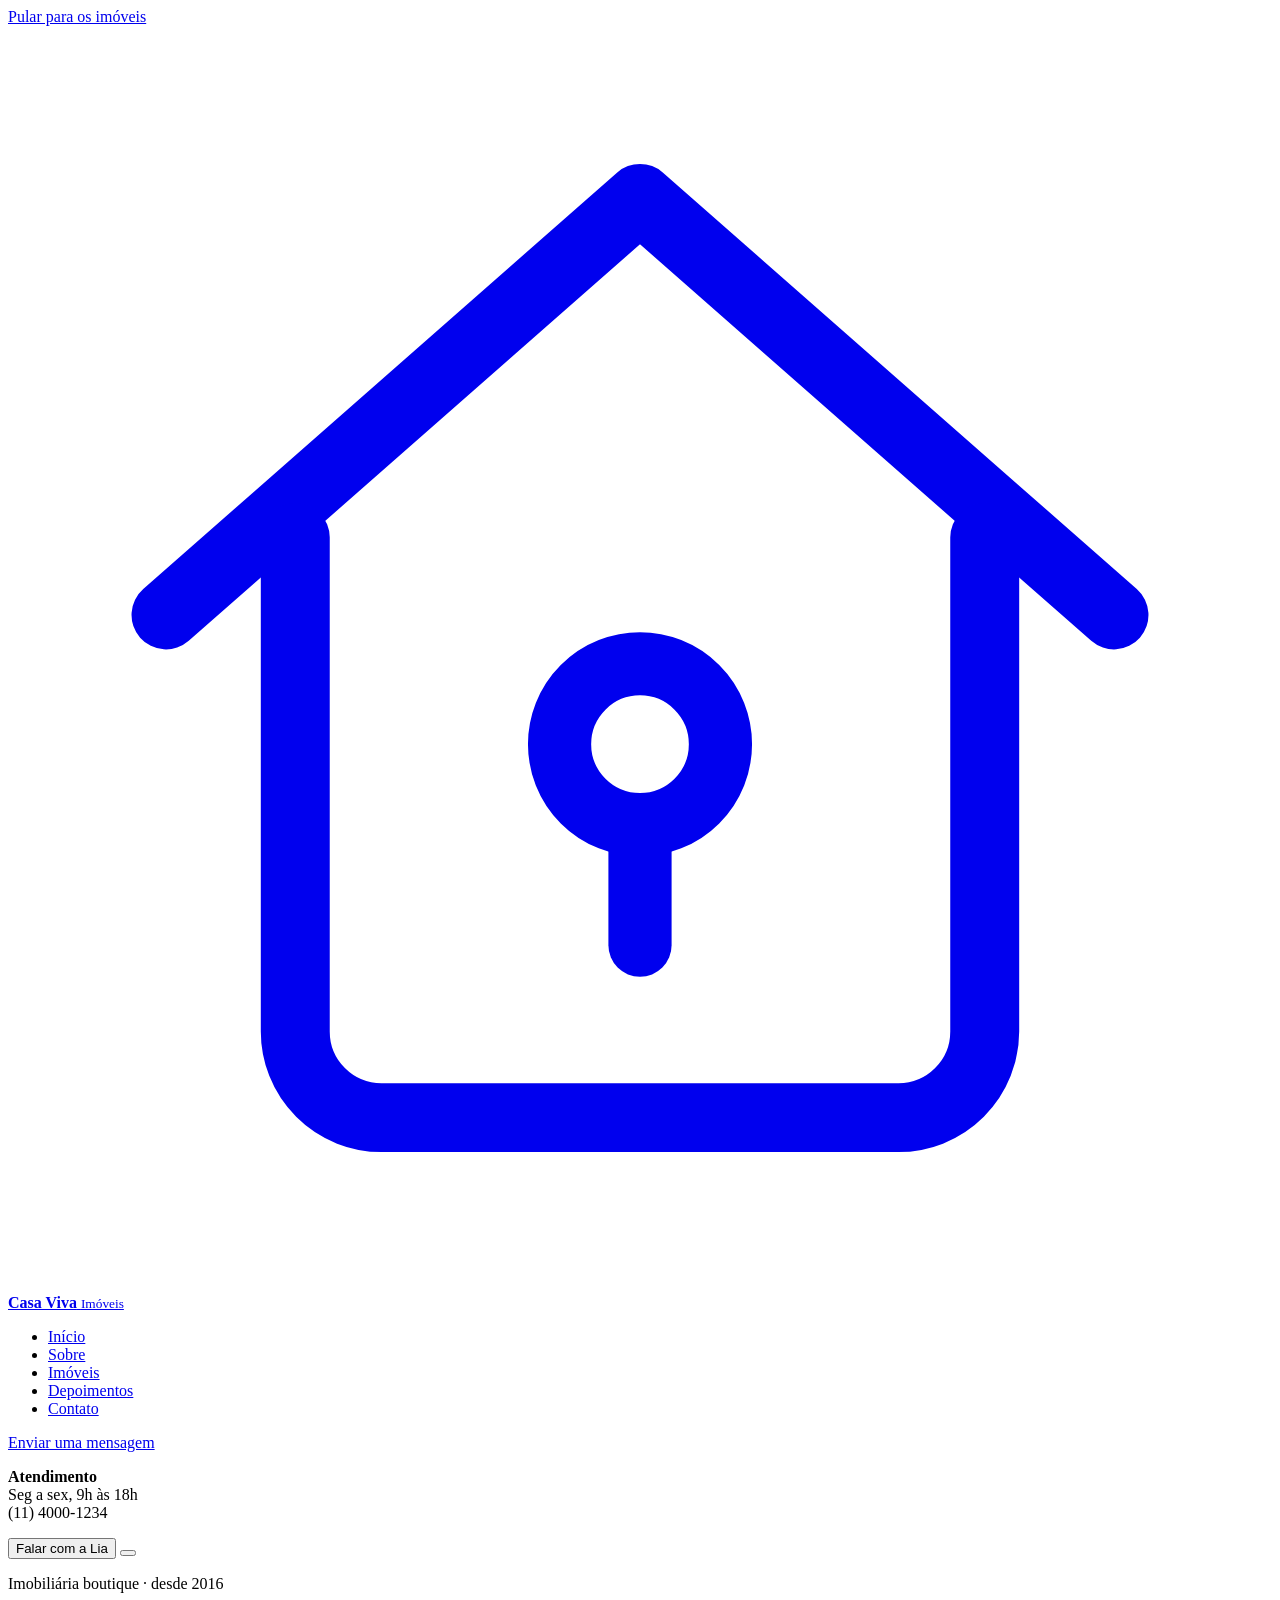
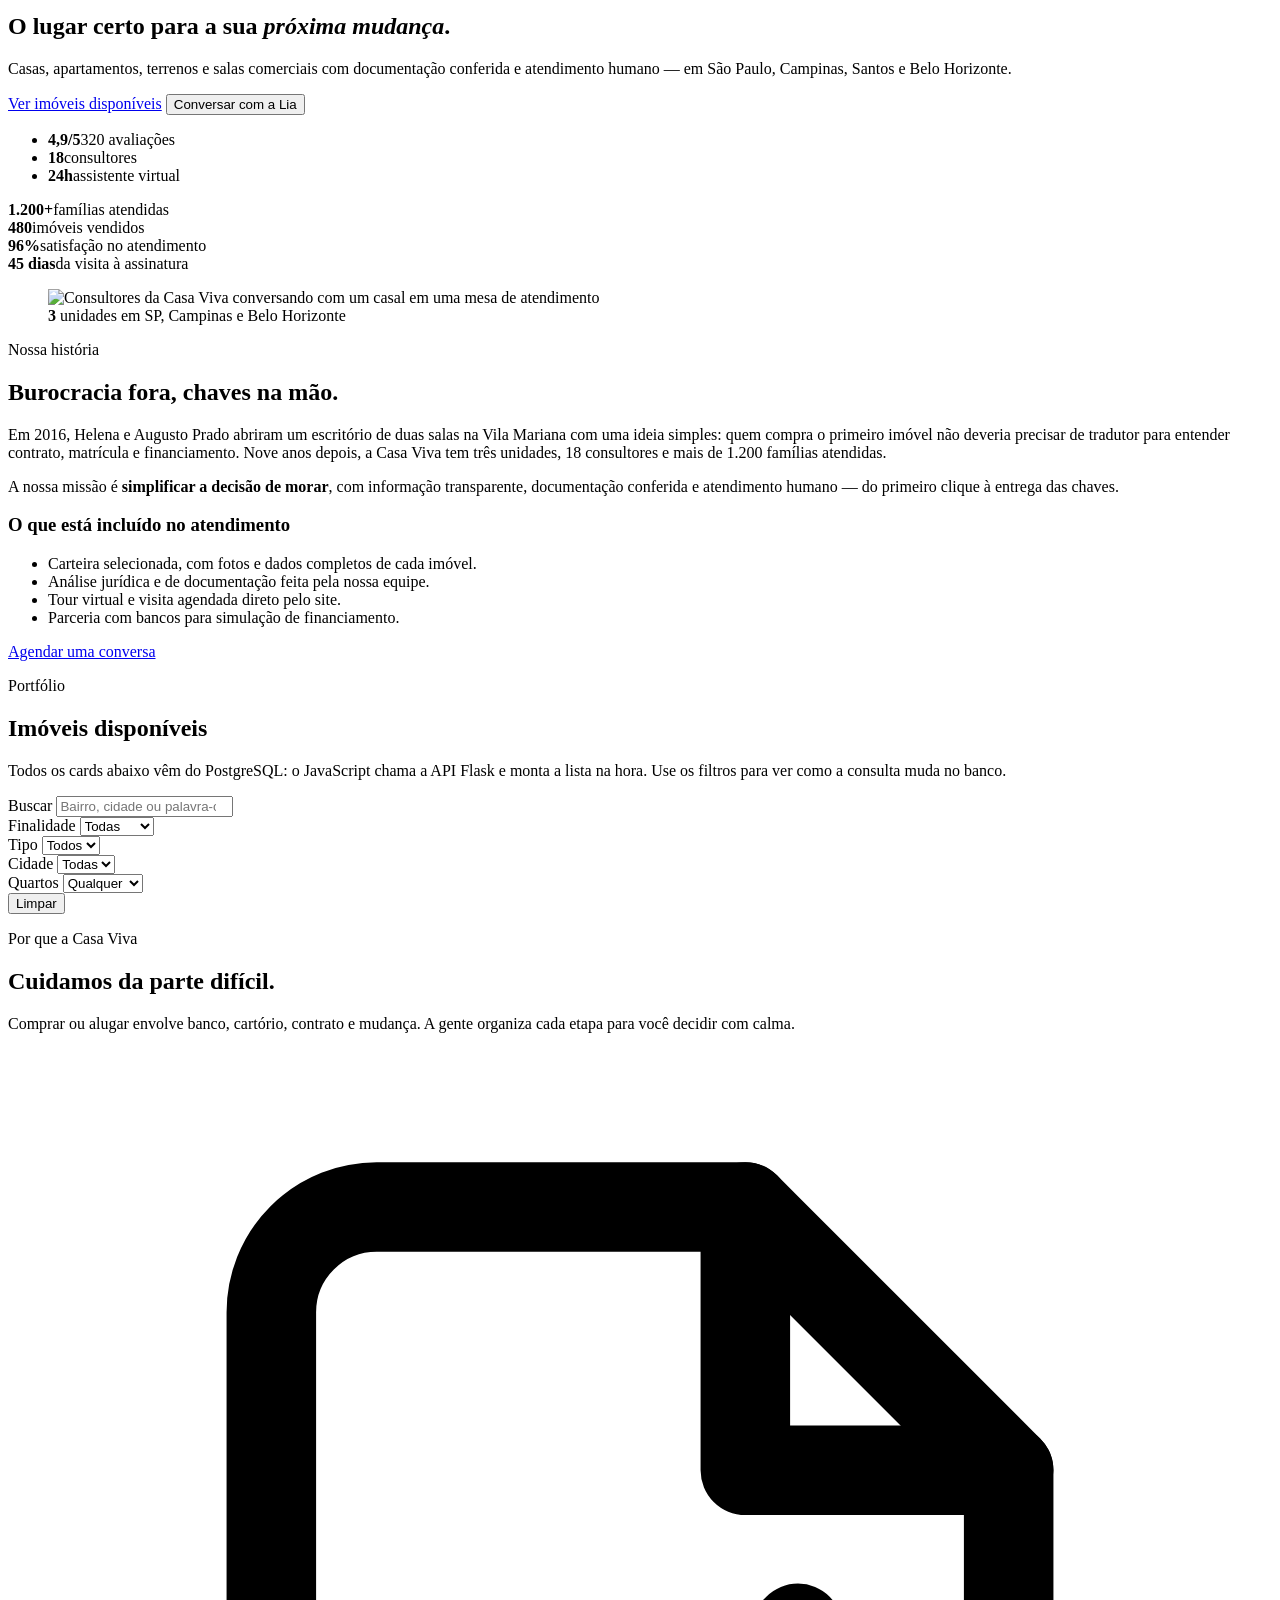
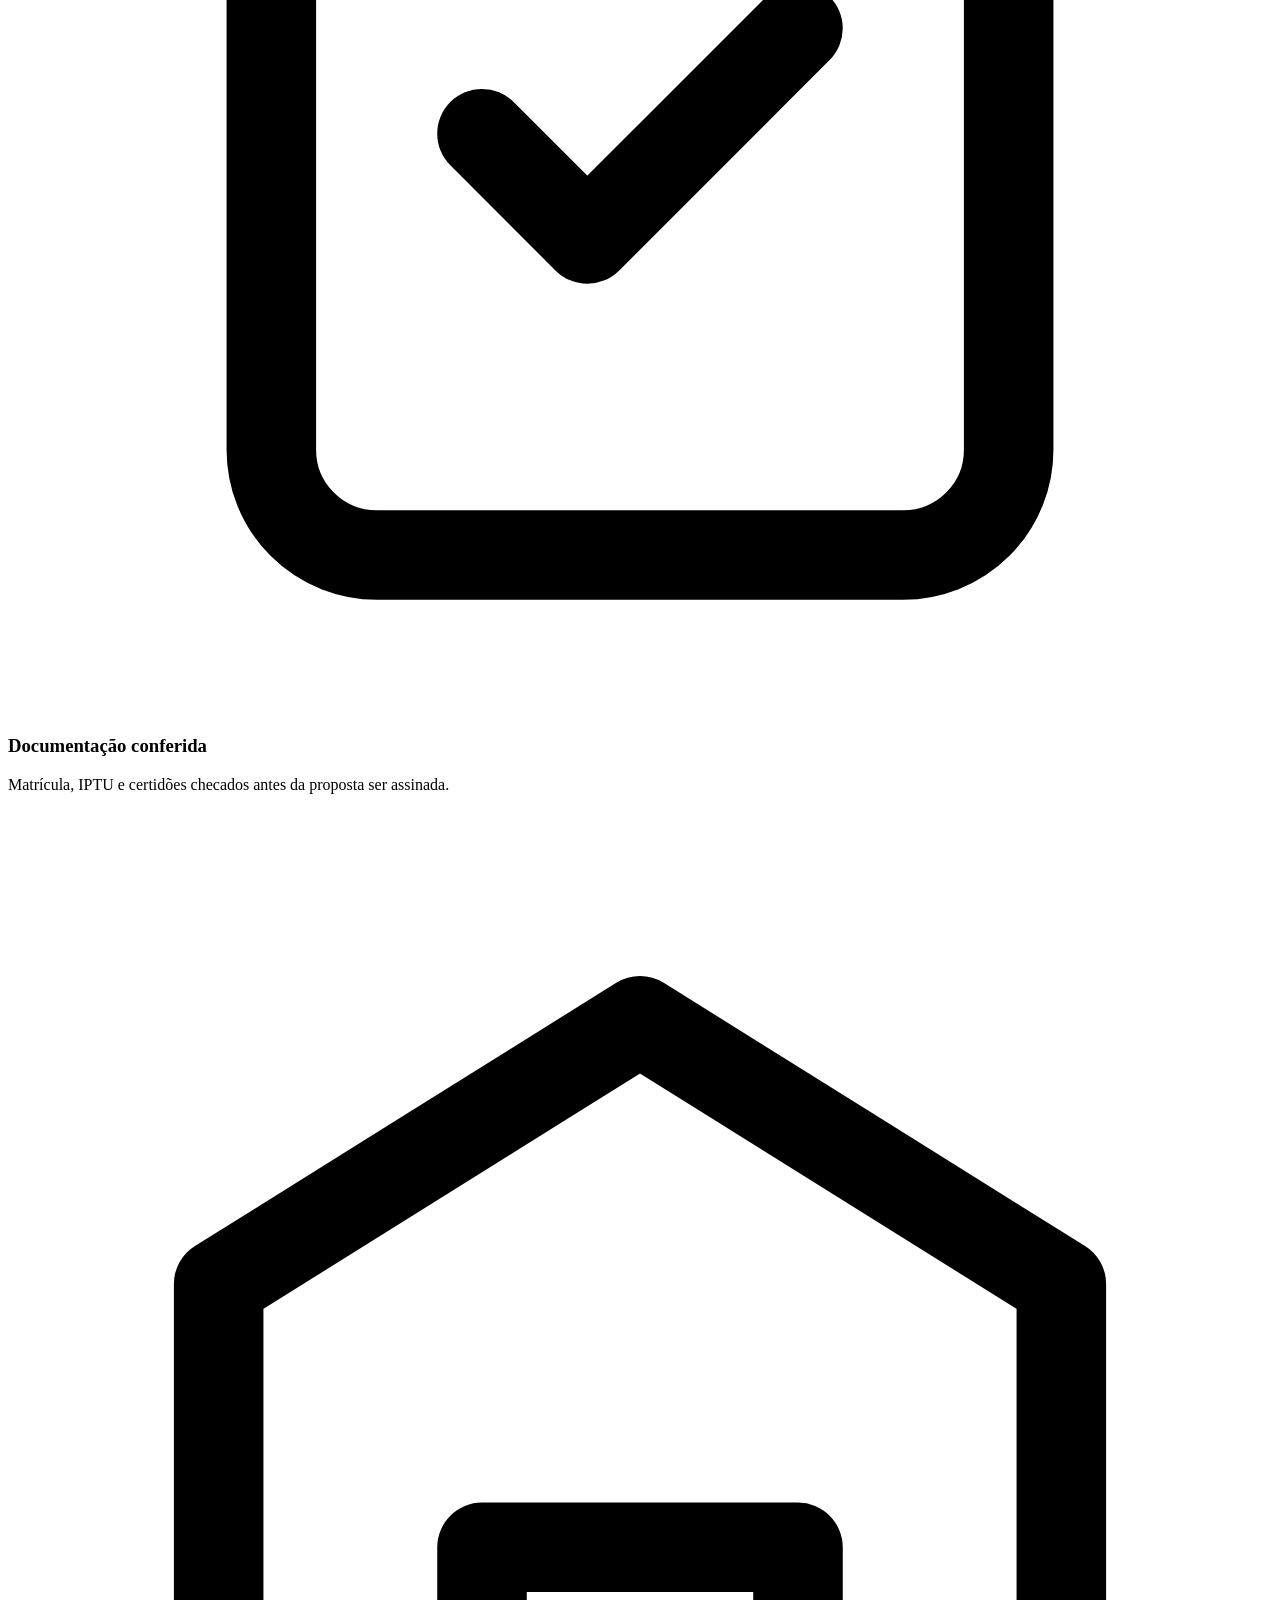
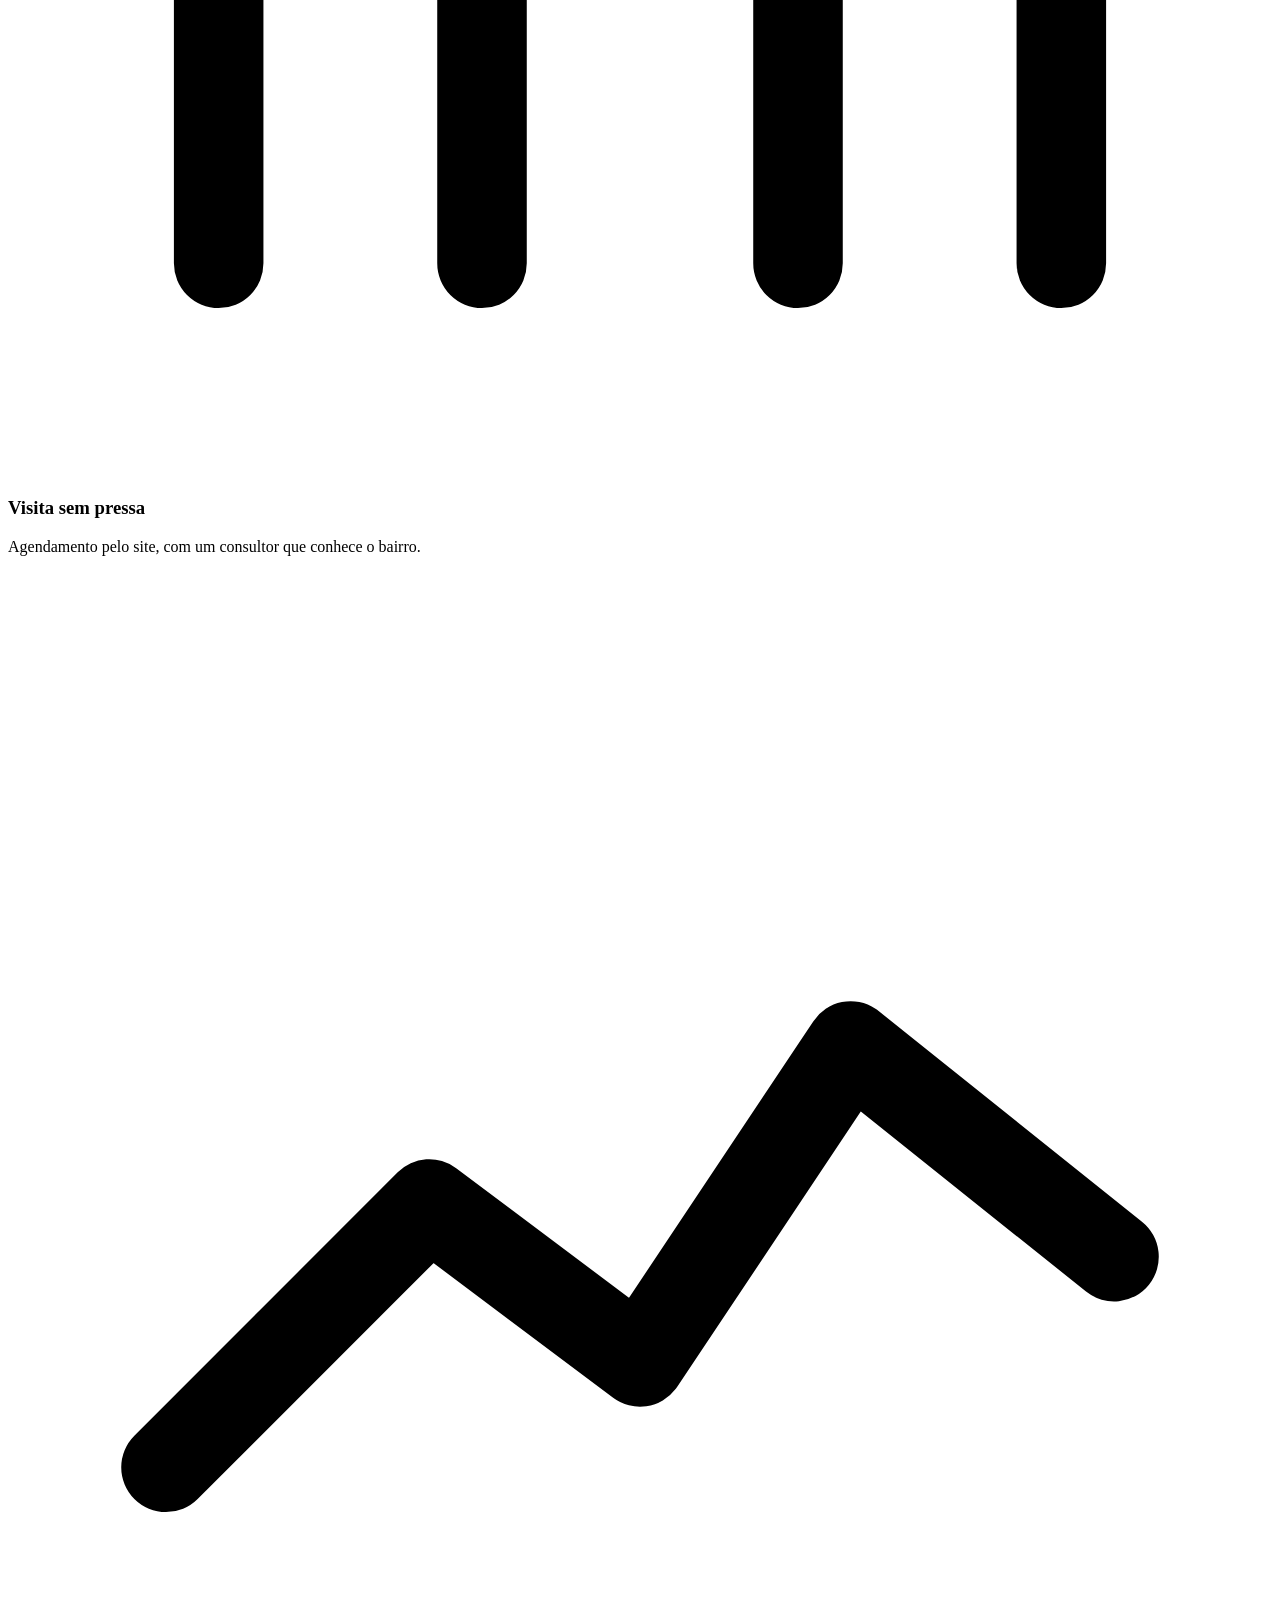
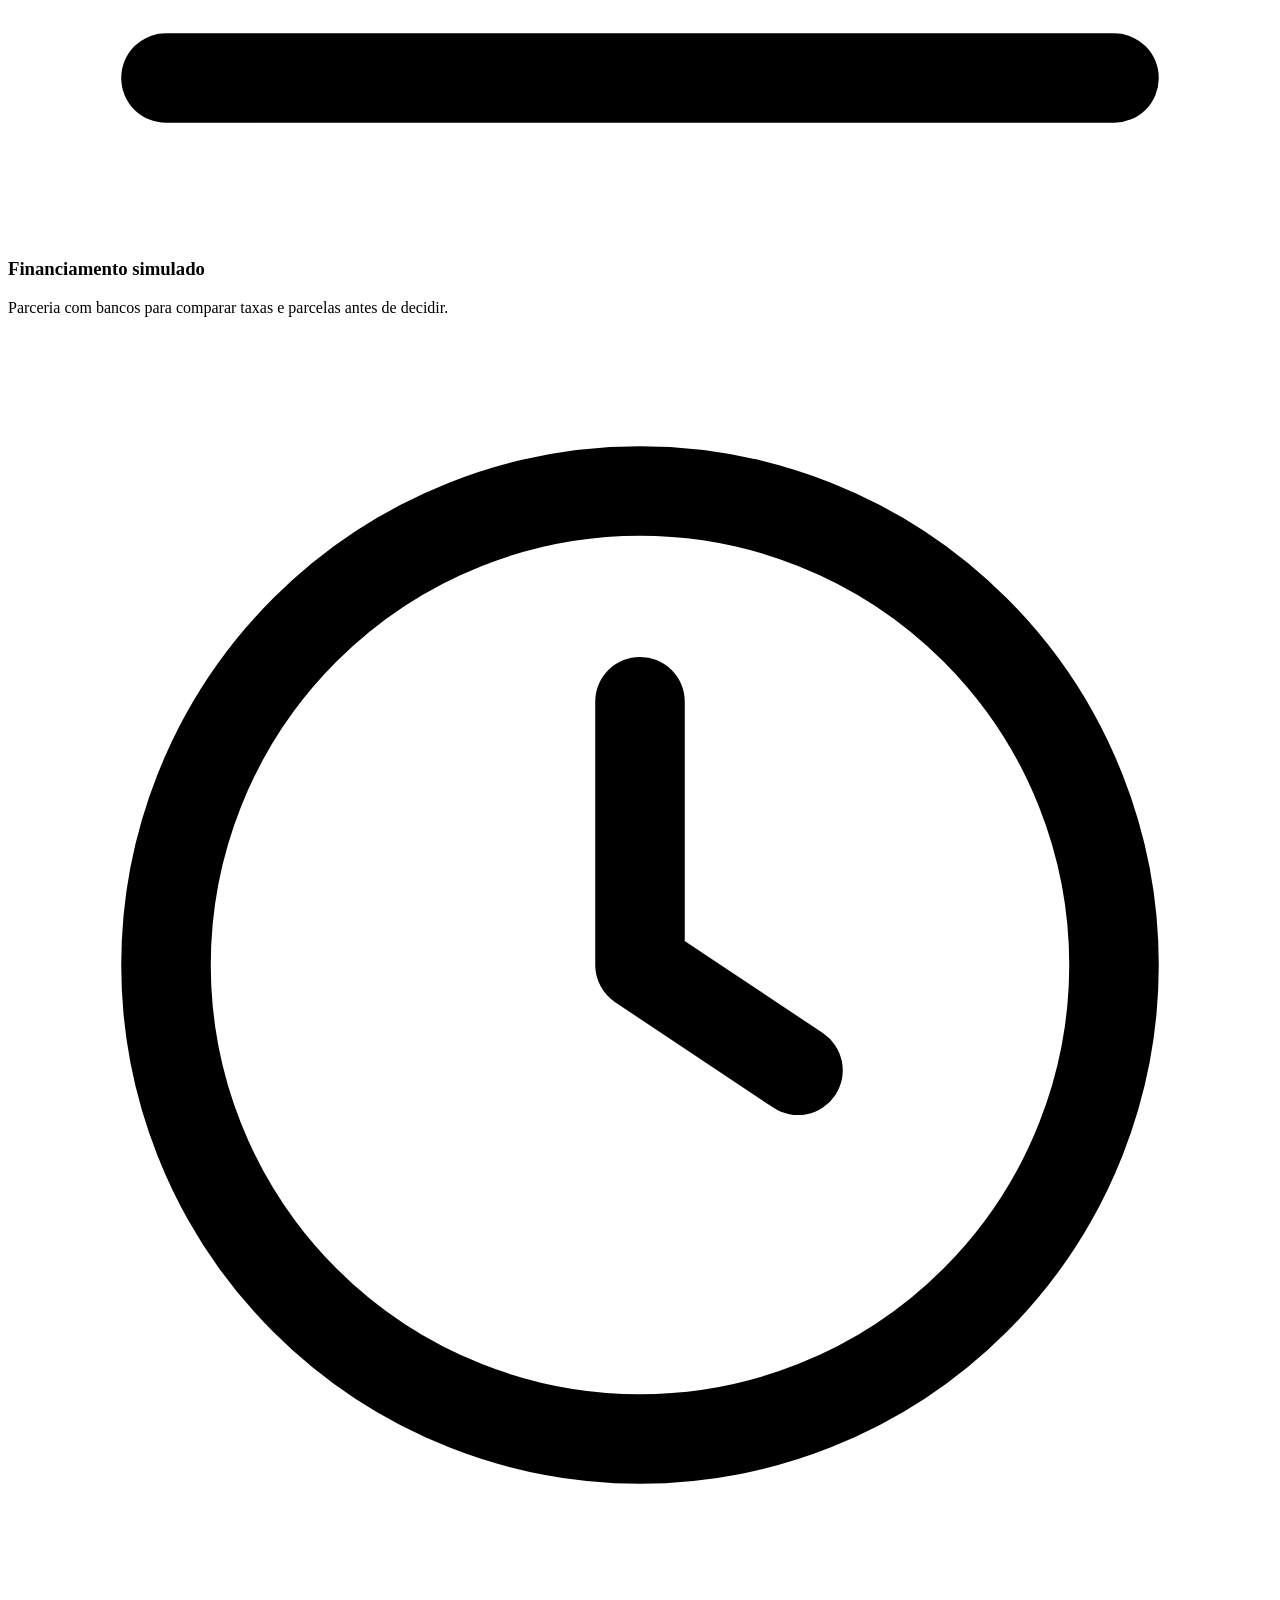
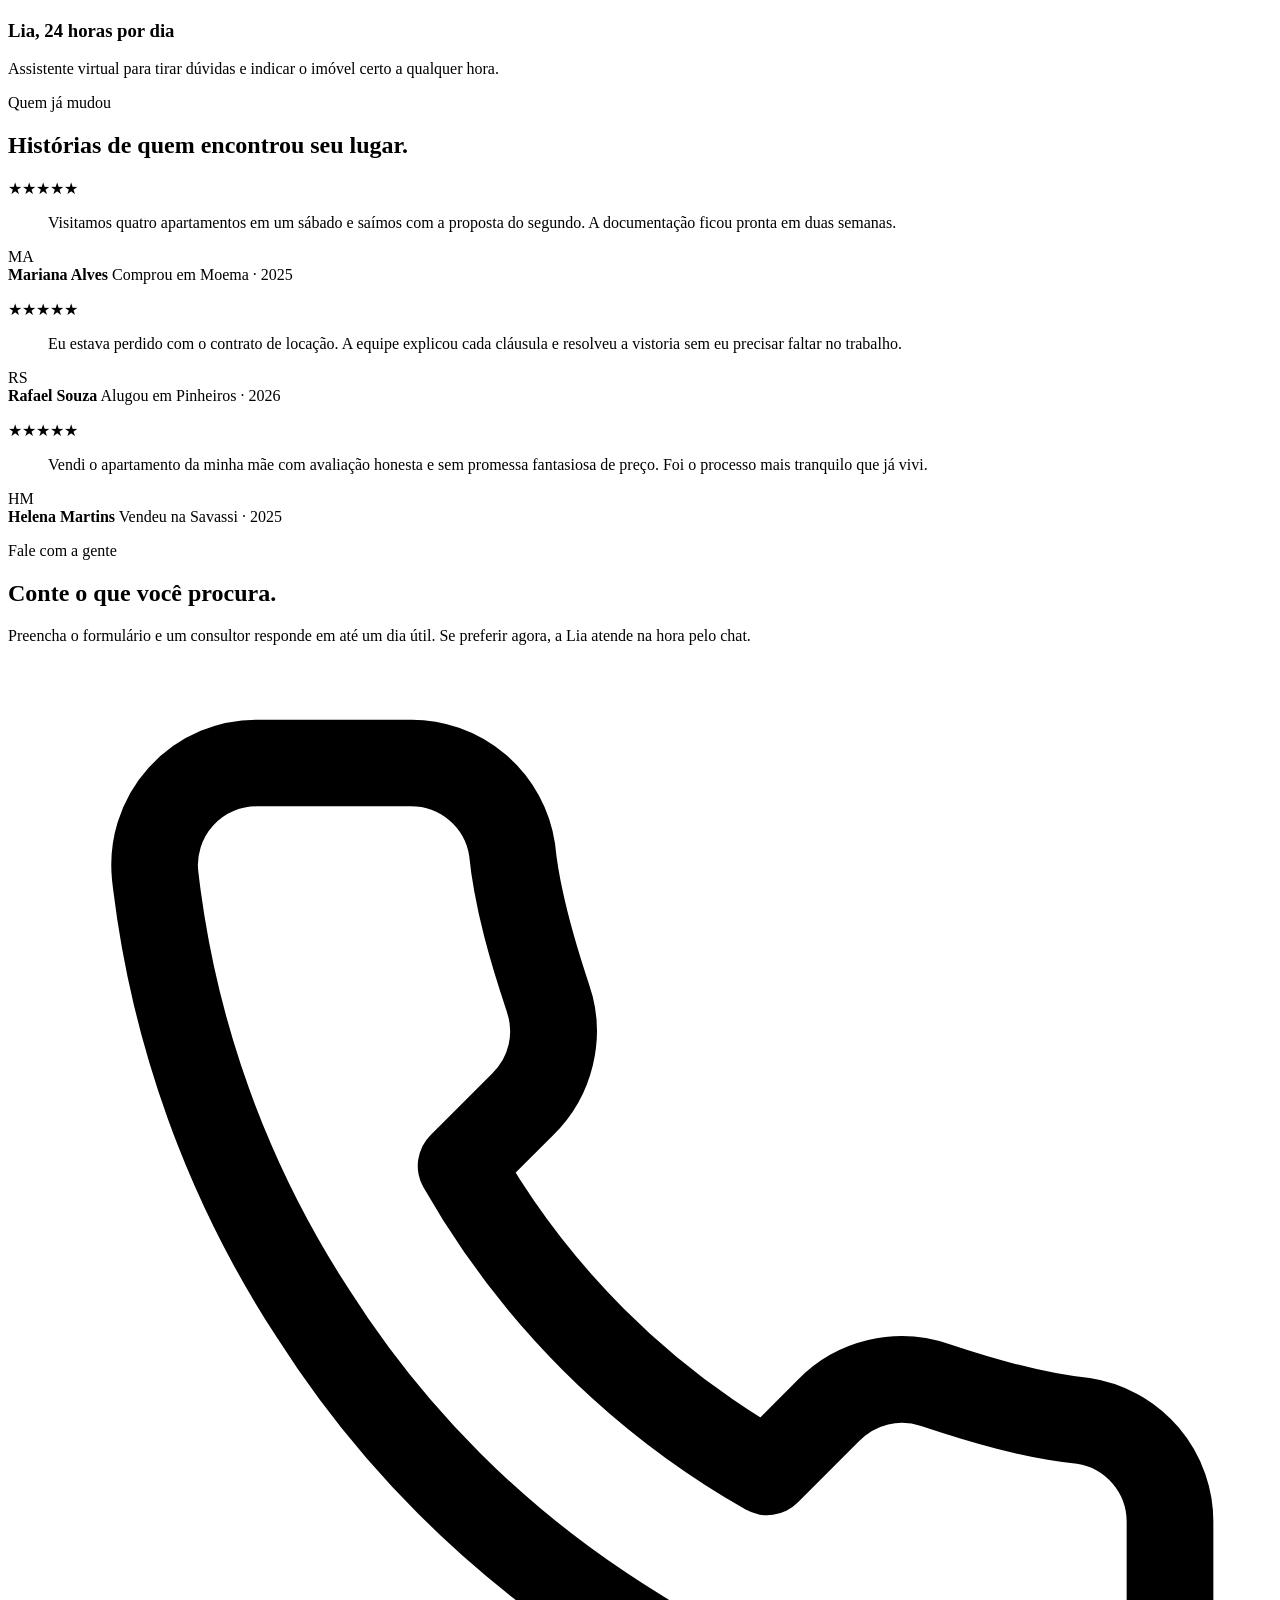
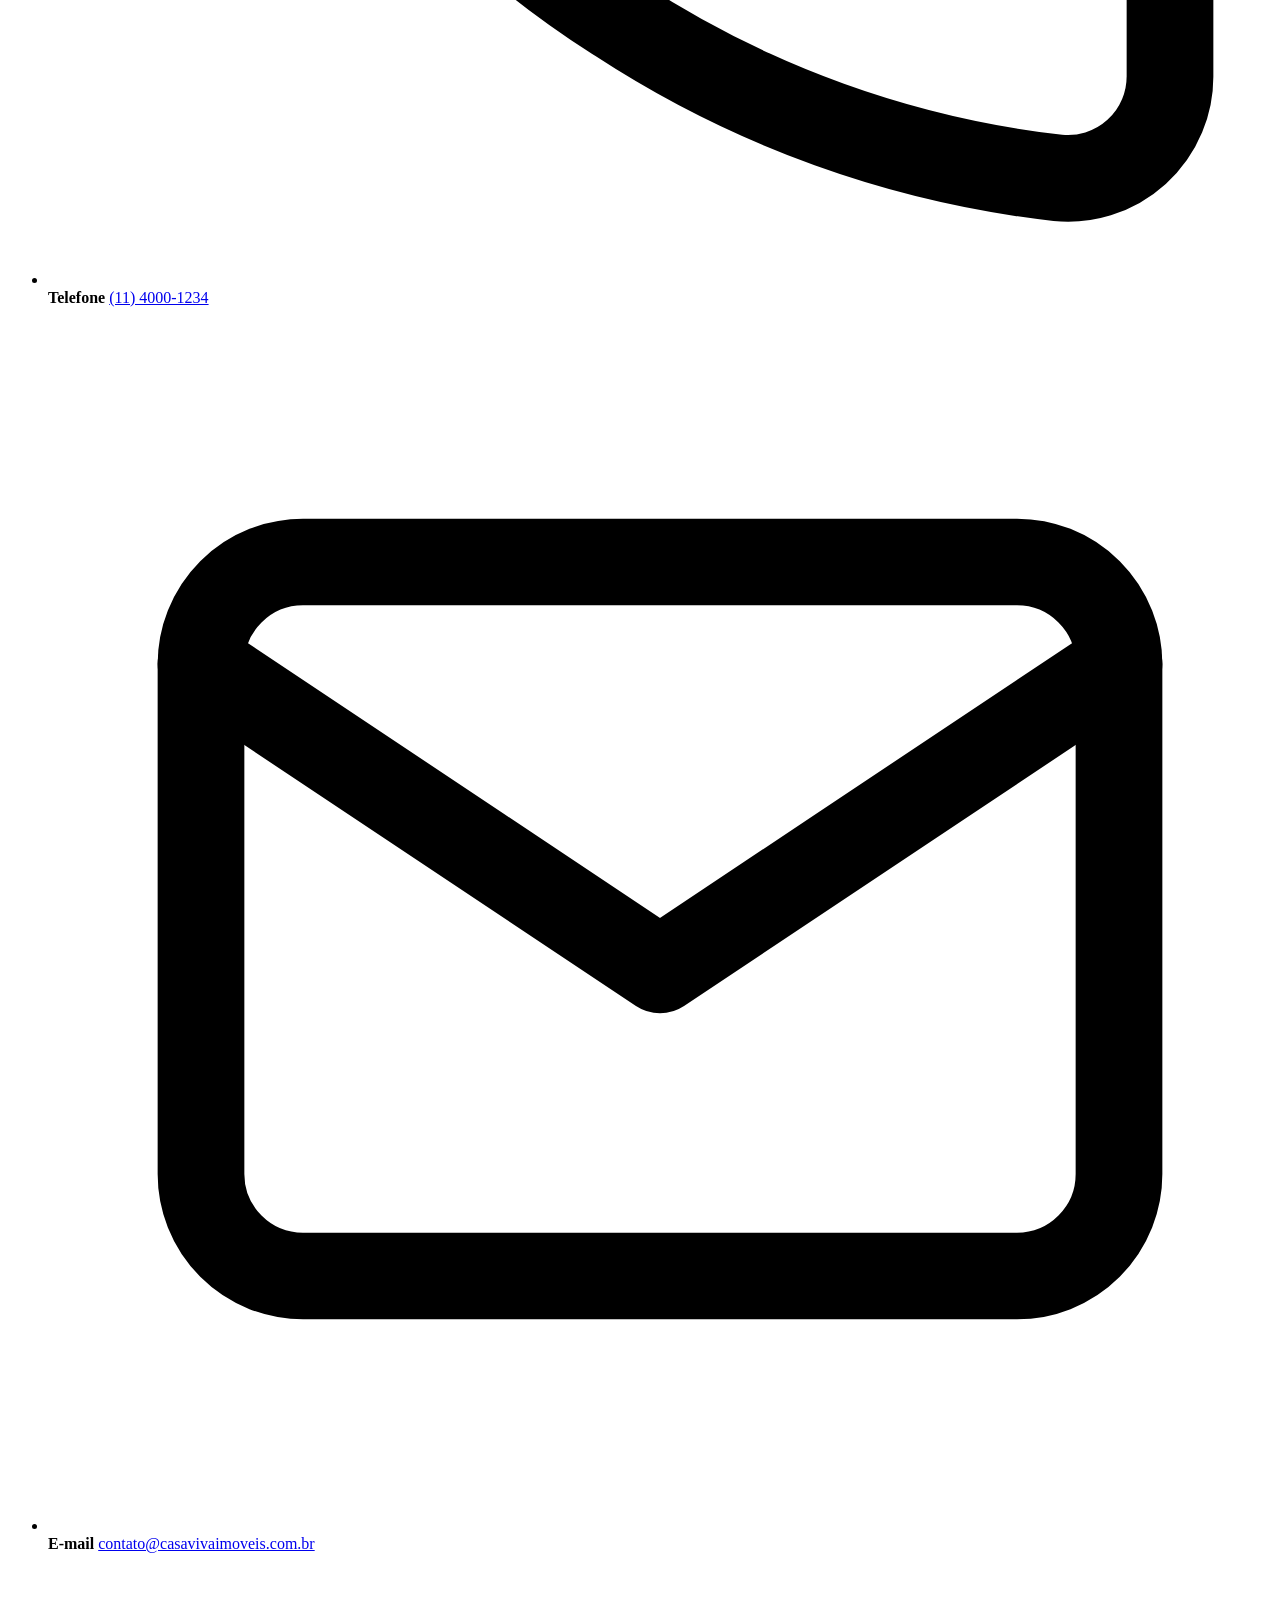
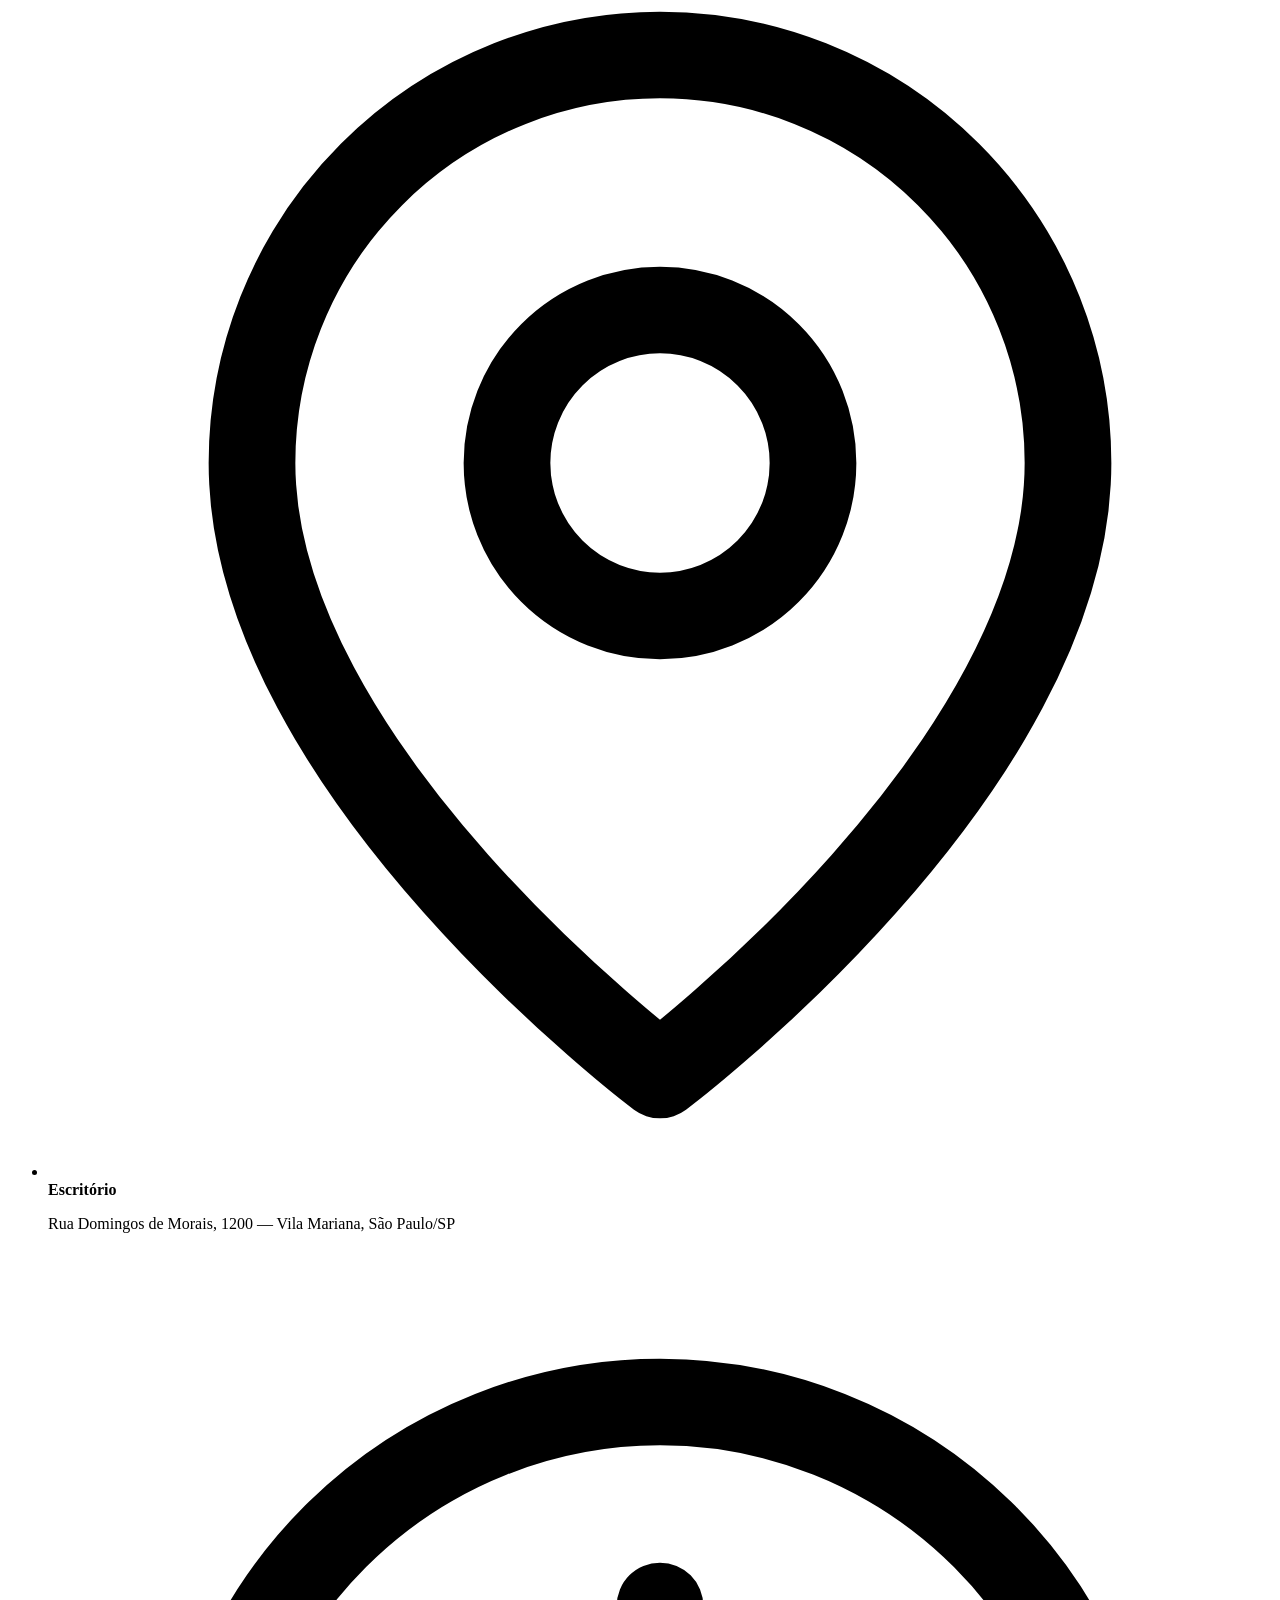
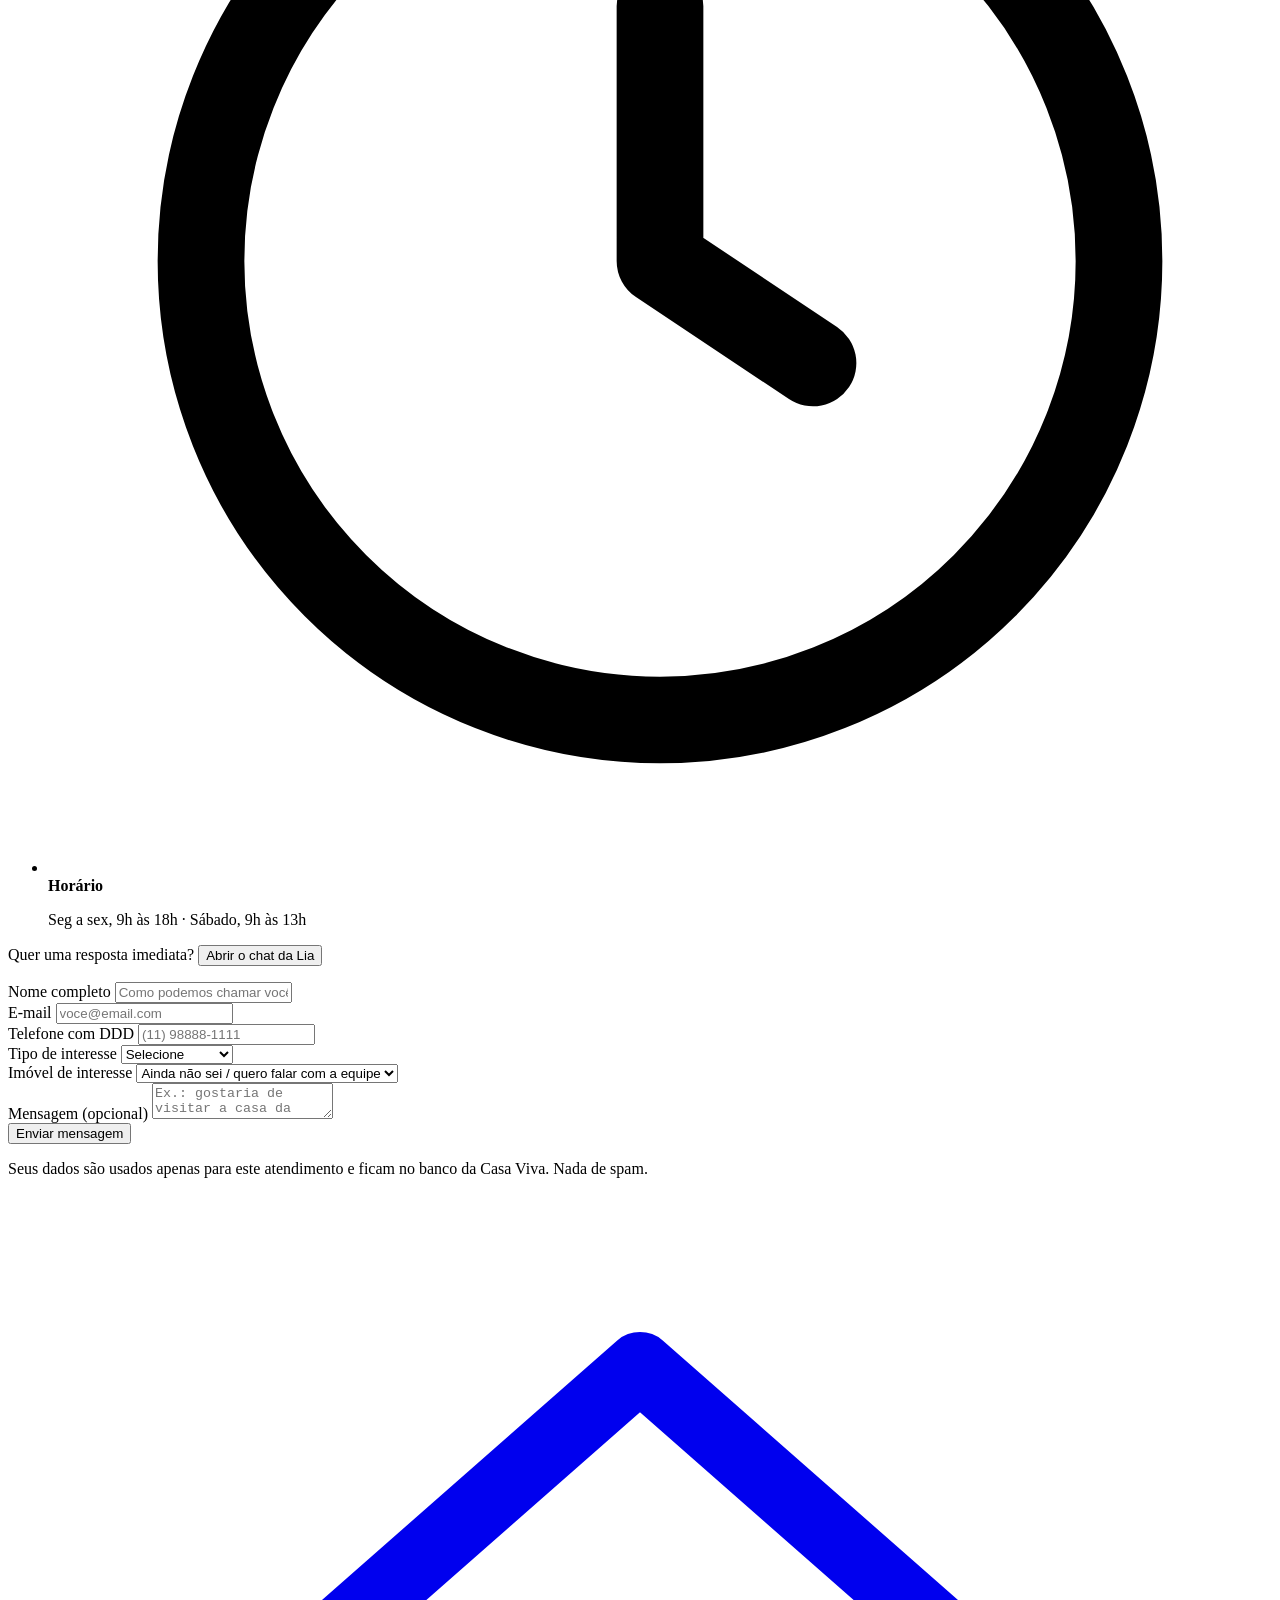
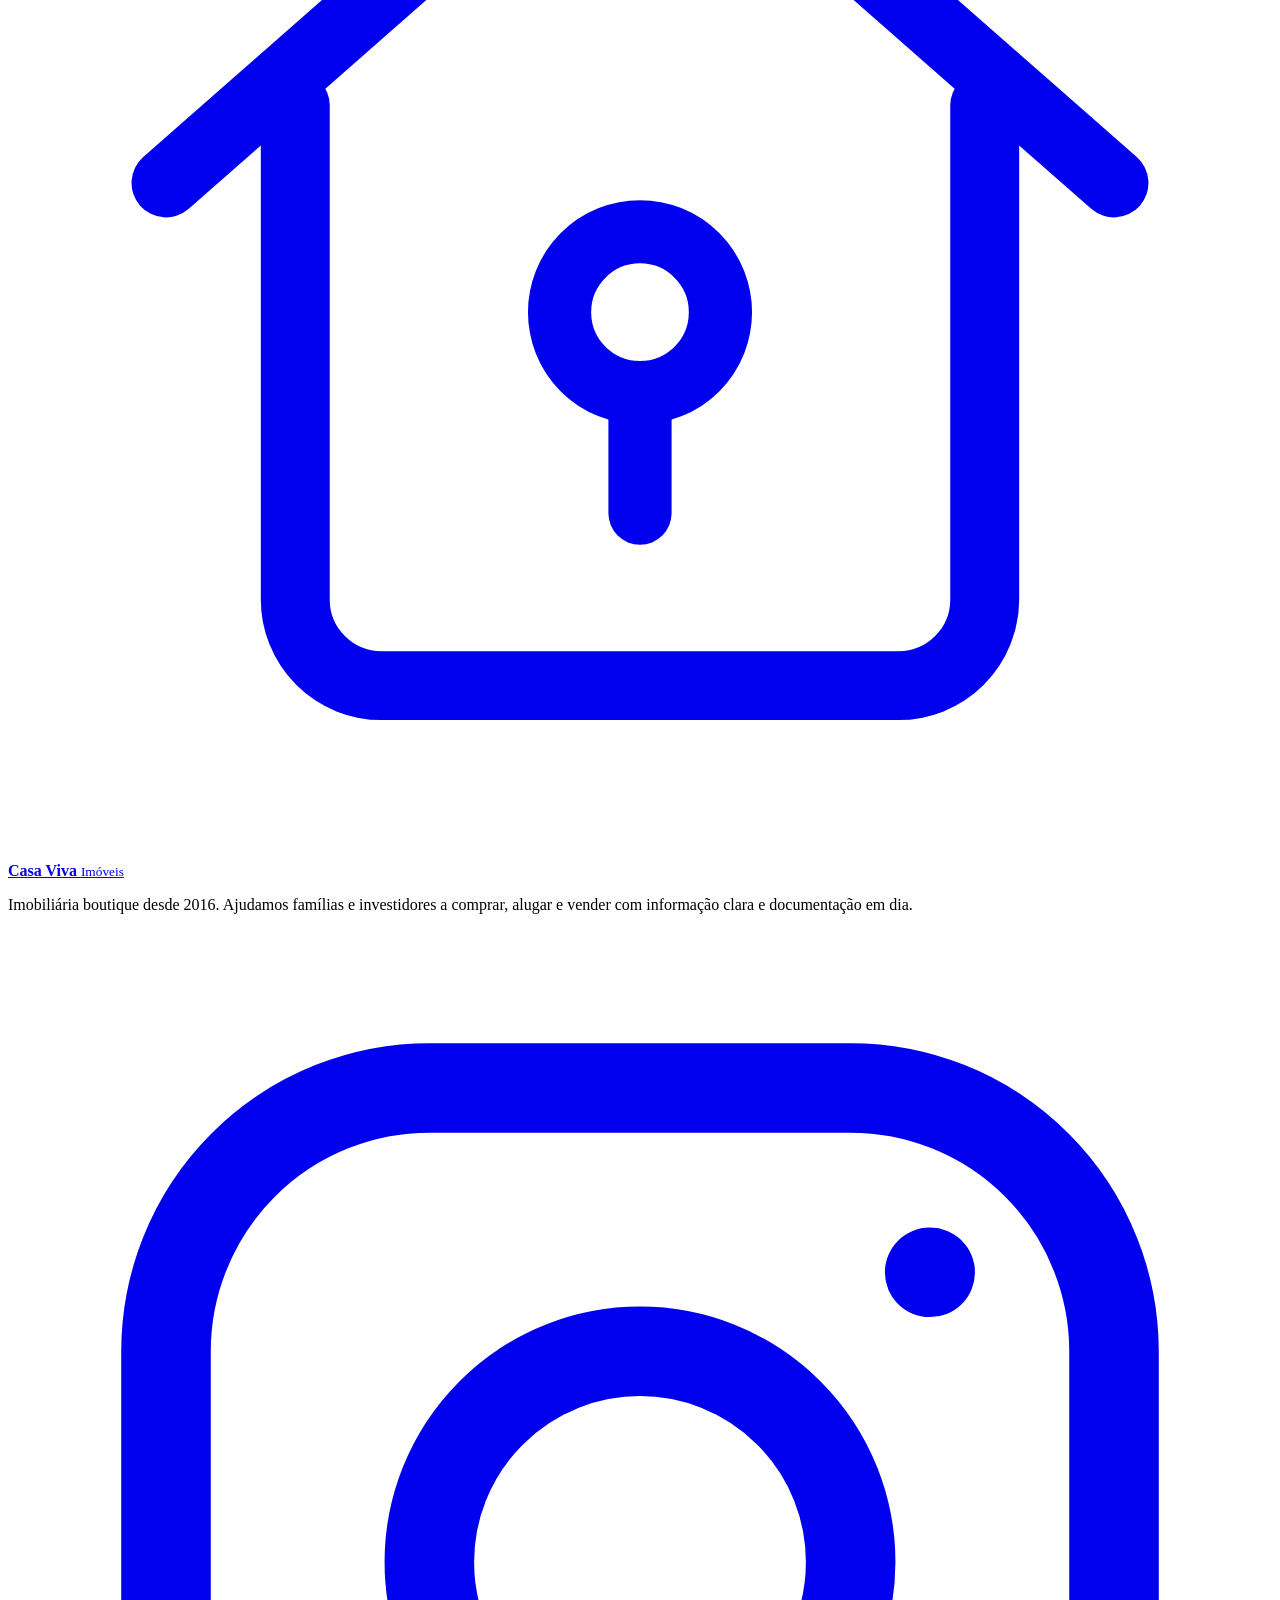
==== frontend/index.html @ a5b98baa "feat(ui): cria pagina inicial com hero, sobre e secoes" ====
<!DOCTYPE html>
<html lang="pt-BR">
  <head>
    <meta charset="UTF-8" />
    <meta name="viewport" content="width=device-width, initial-scale=1.0" />
    <title>Casa Viva Imóveis — comprar, alugar e vender com quem entende</title>
    <meta
      name="description"
      content="Imobiliária boutique em São Paulo, Campinas, Santos e Belo Horizonte. Casas, apartamentos, terrenos e salas comerciais com documentação conferida e atendimento humano."
    />
    <meta name="theme-color" content="#1f5c4a" />

    <!-- Favicon desenhado em SVG (não precisa de arquivo externo) -->
    <link
      rel="icon"
      href="data:image/svg+xml,%3Csvg xmlns='http://www.w3.org/2000/svg' viewBox='0 0 32 32'%3E%3Crect width='32' height='32' rx='9' fill='%231f5c4a'/%3E%3Cpath d='M16 7l8 6.8V24a1 1 0 0 1-1 1h-4.6v-6.4h-4.8V25H9a1 1 0 0 1-1-1V13.8z' fill='%23f7f1e6'/%3E%3C/svg%3E"
    />

    <!-- Fontes: Fraunces (títulos) + Inter (texto) -->
    <link rel="preconnect" href="https://fonts.googleapis.com" />
    <link rel="preconnect" href="https://fonts.gstatic.com" crossorigin />
    <link
      href="https://fonts.googleapis.com/css2?family=Fraunces:ital,opsz,wght@0,9..144,400;0,9..144,600;0,9..144,700;1,9..144,400;1,9..144,600&family=Inter:wght@400;500;600;700&display=swap"
      rel="stylesheet"
    />

    <link rel="stylesheet" href="css/base.css" />
    <link rel="stylesheet" href="css/estilo.css" />
  </head>

  <body>
    <a class="pular-para-conteudo" href="#imoveis">Pular para os imóveis</a>

    <!-- =================================================================
         CABEÇALHO FIXO
         Começa transparente sobre a foto do hero e ganha fundo claro
         quando a página rola (classe .rolado adicionada pelo site.js).
         ================================================================= -->
    <header class="header" id="topo">
      <div class="container header__interior">
        <a class="logo" href="#inicio" aria-label="Casa Viva Imóveis — voltar ao início">
          <svg class="logo__icone" viewBox="0 0 44 44" fill="none" aria-hidden="true">
            <path
              d="M5.5 20.5 22 6l16.5 14.5"
              stroke="currentColor"
              stroke-width="2.4"
              stroke-linecap="round"
              stroke-linejoin="round"
            />
            <path
              d="M10 17.8V35a3 3 0 0 0 3 3h18a3 3 0 0 0 3-3V17.8"
              stroke="currentColor"
              stroke-width="2.4"
              stroke-linecap="round"
              stroke-linejoin="round"
            />
            <circle cx="22" cy="25" r="2.8" stroke="currentColor" stroke-width="2.2" />
            <path d="M22 27.8V32" stroke="currentColor" stroke-width="2.2" stroke-linecap="round" />
          </svg>
          <span class="logo__texto">
            <strong>Casa Viva</strong>
            <small>Imóveis</small>
          </span>
        </a>

        <!-- O mesmo menu vira gaveta no celular (CSS + site.js) -->
        <nav class="nav" id="navegacao" aria-label="Navegação principal">
          <ul class="nav__lista">
            <li><a class="nav__link" href="#inicio">Início</a></li>
            <li><a class="nav__link" href="#sobre">Sobre</a></li>
            <li><a class="nav__link" href="#imoveis">Imóveis</a></li>
            <li><a class="nav__link" href="#depoimentos">Depoimentos</a></li>
            <li><a class="nav__link" href="#contato">Contato</a></li>
          </ul>

          <div class="nav__extra">
            <a class="btn btn--primario" href="#contato">Enviar uma mensagem</a>
            <p>
              <strong>Atendimento</strong><br />
              Seg a sex, 9h às 18h<br />
              (11) 4000-1234
            </p>
          </div>
        </nav>

        <div class="header__acoes">
          <button class="btn btn--primario btn--pequeno header__cta" type="button" data-abrir-chat>
            Falar com a Lia
          </button>
          <button
            class="hamburguer"
            id="botaoMenu"
            type="button"
            aria-controls="navegacao"
            aria-expanded="false"
            aria-label="Abrir menu"
          >
            <span></span>
            <span></span>
            <span></span>
          </button>
        </div>
      </div>
    </header>

    <div class="overlay" id="overlay"></div>

    <main>
      <!-- ===============================================================
           HERO
           =============================================================== -->
      <section class="hero" id="inicio">
        <div class="hero__fundo" aria-hidden="true"></div>

        <div class="container hero__grade">
          <div class="hero__texto">
            <p class="olho">Imobiliária boutique · desde 2016</p>
            <h1 class="hero__titulo">
              O lugar certo para a sua <em>próxima mudança</em>.
            </h1>
            <p class="hero__sub">
              Casas, apartamentos, terrenos e salas comerciais com documentação
              conferida e atendimento humano — em São Paulo, Campinas, Santos e
              Belo Horizonte.
            </p>

            <div class="hero__acoes">
              <a class="btn btn--primario btn--grande" href="#imoveis">Ver imóveis disponíveis</a>
              <button class="btn btn--vidro btn--grande" type="button" data-abrir-chat>
                Conversar com a Lia
              </button>
            </div>

            <ul class="hero__selos">
              <li><strong>4,9/5</strong><span>320 avaliações</span></li>
              <li><strong>18</strong><span>consultores</span></li>
              <li><strong>24h</strong><span>assistente virtual</span></li>
            </ul>
          </div>

          <!-- Preenchido pelo site.js com o imóvel marcado como destaque -->
          <aside class="destaque" id="destaque" aria-label="Imóvel em destaque" hidden></aside>
        </div>
      </section>

      <!-- ===============================================================
           FAIXA DE NÚMEROS (sobreposta ao hero)
           =============================================================== -->
      <section class="faixa" aria-label="Números da Casa Viva">
        <div class="container faixa__grade">
          <div class="faixa__item"><strong>1.200+</strong><span>famílias atendidas</span></div>
          <div class="faixa__item"><strong>480</strong><span>imóveis vendidos</span></div>
          <div class="faixa__item"><strong>96%</strong><span>satisfação no atendimento</span></div>
          <div class="faixa__item"><strong>45 dias</strong><span>da visita à assinatura</span></div>
        </div>
      </section>

      <!-- ===============================================================
           SOBRE
           =============================================================== -->
      <section class="secao sobre" id="sobre">
        <div class="container sobre__grade">
          <figure class="sobre__figura">
            <!-- Troque esta URL por uma foto da sua equipe/escritório -->
            <img
              src="https://images.unsplash.com/photo-1600880292203-757bb62b4baf?auto=format&fit=crop&w=1000&q=70"
              alt="Consultores da Casa Viva conversando com um casal em uma mesa de atendimento"
              loading="lazy"
            />
            <figcaption class="sobre__selo">
              <strong>3</strong>
              <span>unidades em SP, Campinas e Belo Horizonte</span>
            </figcaption>
          </figure>

          <div class="sobre__texto">
            <p class="olho">Nossa história</p>
            <h2 class="secao__titulo">Burocracia fora, chaves na mão.</h2>

            <p>
              Em 2016, Helena e Augusto Prado abriram um escritório de duas salas
              na Vila Mariana com uma ideia simples: quem compra o primeiro
              imóvel não deveria precisar de tradutor para entender contrato,
              matrícula e financiamento. Nove anos depois, a Casa Viva tem três
              unidades, 18 consultores e mais de 1.200 famílias atendidas.
            </p>

            <p>
              A nossa missão é <strong>simplificar a decisão de morar</strong>,
              com informação transparente, documentação conferida e atendimento
              humano — do primeiro clique à entrega das chaves.
            </p>

            <h3>O que está incluído no atendimento</h3>
            <ul class="lista-checks">
              <li>Carteira selecionada, com fotos e dados completos de cada imóvel.</li>
              <li>Análise jurídica e de documentação feita pela nossa equipe.</li>
              <li>Tour virtual e visita agendada direto pelo site.</li>
              <li>Parceria com bancos para simulação de financiamento.</li>
            </ul>

            <a class="btn btn--contorno" href="#contato">Agendar uma conversa</a>
          </div>
        </div>
      </section>

      <!-- ===============================================================
           IMÓVEIS — cards carregados da API (GET /api/imoveis)
           =============================================================== -->
      <section class="secao secao--areia" id="imoveis">
        <div class="container">
          <header class="secao__cabecalho">
            <div>
              <p class="olho">Portfólio</p>
              <h2 class="secao__titulo">Imóveis disponíveis</h2>
              <p>
                Todos os cards abaixo vêm do PostgreSQL: o JavaScript chama a API
                Flask e monta a lista na hora. Use os filtros para ver como a
                consulta muda no banco.
              </p>
            </div>
            <p class="secao__nota" id="contadorImoveis"></p>
          </header>

          <!-- Filtros: cada mudança dispara um GET com query string -->
          <form class="filtros" id="filtros" autocomplete="off">
            <div class="campo campo--busca">
              <label for="f-busca">Buscar</label>
              <input
                id="f-busca"
                name="q"
                type="search"
                placeholder="Bairro, cidade ou palavra-chave"
              />
            </div>

            <div class="campo">
              <label for="f-finalidade">Finalidade</label>
              <select id="f-finalidade" name="finalidade">
                <option value="">Todas</option>
                <option value="venda">Comprar</option>
                <option value="aluguel">Alugar</option>
              </select>
            </div>

            <div class="campo">
              <label for="f-tipo">Tipo</label>
              <select id="f-tipo" name="tipo">
                <option value="">Todos</option>
              </select>
            </div>

            <div class="campo">
              <label for="f-cidade">Cidade</label>
              <select id="f-cidade" name="cidade">
                <option value="">Todas</option>
              </select>
            </div>

            <div class="campo">
              <label for="f-quartos">Quartos</label>
              <select id="f-quartos" name="quartos_min">
                <option value="">Qualquer</option>
                <option value="1">1 ou mais</option>
                <option value="2">2 ou mais</option>
                <option value="3">3 ou mais</option>
                <option value="4">4 ou mais</option>
              </select>
            </div>

            <button class="btn btn--contorno btn--pequeno filtros__limpar" type="reset">
              Limpar
            </button>
          </form>

          <div class="grade-imoveis" id="listaImoveis" aria-live="polite"></div>
          <div class="estado" id="estado" hidden></div>
        </div>
      </section>

      <!-- ===============================================================
           BENEFÍCIOS
           =============================================================== -->
      <section class="secao beneficios" id="beneficios">
        <div class="container">
          <header class="secao__cabecalho secao__cabecalho--claro">
            <div>
              <p class="olho">Por que a Casa Viva</p>
              <h2 class="secao__titulo">Cuidamos da parte difícil.</h2>
              <p>
                Comprar ou alugar envolve banco, cartório, contrato e mudança.
                A gente organiza cada etapa para você decidir com calma.
              </p>
            </div>
          </header>

          <div class="grade-beneficios">
            <article class="beneficio">
              <span class="beneficio__icone" aria-hidden="true">
                <svg viewBox="0 0 24 24" fill="none" stroke="currentColor" stroke-width="1.7" stroke-linecap="round" stroke-linejoin="round">
                  <path d="M14 3H7a2 2 0 0 0-2 2v14a2 2 0 0 0 2 2h10a2 2 0 0 0 2-2V8z" />
                  <path d="M14 3v5h5M9 13l2 2 4-4" />
                </svg>
              </span>
              <h3>Documentação conferida</h3>
              <p>Matrícula, IPTU e certidões checados antes da proposta ser assinada.</p>
            </article>

            <article class="beneficio">
              <span class="beneficio__icone" aria-hidden="true">
                <svg viewBox="0 0 24 24" fill="none" stroke="currentColor" stroke-width="1.7" stroke-linecap="round" stroke-linejoin="round">
                  <path d="M4 20V9l8-5 8 5v11" />
                  <path d="M9 20v-6h6v6" />
                </svg>
              </span>
              <h3>Visita sem pressa</h3>
              <p>Agendamento pelo site, com um consultor que conhece o bairro.</p>
            </article>

            <article class="beneficio">
              <span class="beneficio__icone" aria-hidden="true">
                <svg viewBox="0 0 24 24" fill="none" stroke="currentColor" stroke-width="1.7" stroke-linecap="round" stroke-linejoin="round">
                  <path d="M3 17l5-5 4 3 4-6 5 4" />
                  <path d="M3 21h18" />
                </svg>
              </span>
              <h3>Financiamento simulado</h3>
              <p>Parceria com bancos para comparar taxas e parcelas antes de decidir.</p>
            </article>

            <article class="beneficio">
              <span class="beneficio__icone" aria-hidden="true">
                <svg viewBox="0 0 24 24" fill="none" stroke="currentColor" stroke-width="1.7" stroke-linecap="round" stroke-linejoin="round">
                  <circle cx="12" cy="12" r="9" />
                  <path d="M12 7v5l3 2" />
                </svg>
              </span>
              <h3>Lia, 24 horas por dia</h3>
              <p>Assistente virtual para tirar dúvidas e indicar o imóvel certo a qualquer hora.</p>
            </article>
          </div>
        </div>
      </section>

      <!-- ===============================================================
           DEPOIMENTOS
           =============================================================== -->
      <section class="secao" id="depoimentos">
        <div class="container">
          <header class="secao__cabecalho">
            <div>
              <p class="olho">Quem já mudou</p>
              <h2 class="secao__titulo">Histórias de quem encontrou seu lugar.</h2>
            </div>
          </header>

          <div class="grade-depoimentos">
            <article class="depoimento">
              <p class="depoimento__estrelas" aria-label="5 de 5 estrelas">★★★★★</p>
              <blockquote>
                Visitamos quatro apartamentos em um sábado e saímos com a proposta
                do segundo. A documentação ficou pronta em duas semanas.
              </blockquote>
              <footer class="depoimento__autor">
                <span class="avatar" aria-hidden="true">MA</span>
                <div>
                  <strong>Mariana Alves</strong>
                  <span>Comprou em Moema · 2025</span>
                </div>
              </footer>
            </article>

            <article class="depoimento">
              <p class="depoimento__estrelas" aria-label="5 de 5 estrelas">★★★★★</p>
              <blockquote>
                Eu estava perdido com o contrato de locação. A equipe explicou
                cada cláusula e resolveu a vistoria sem eu precisar faltar no
                trabalho.
              </blockquote>
              <footer class="depoimento__autor">
                <span class="avatar" aria-hidden="true">RS</span>
                <div>
                  <strong>Rafael Souza</strong>
                  <span>Alugou em Pinheiros · 2026</span>
                </div>
              </footer>
            </article>

            <article class="depoimento">
              <p class="depoimento__estrelas" aria-label="5 de 5 estrelas">★★★★★</p>
              <blockquote>
                Vendi o apartamento da minha mãe com avaliação honesta e sem
                promessa fantasiosa de preço. Foi o processo mais tranquilo que
                já vivi.
              </blockquote>
              <footer class="depoimento__autor">
                <span class="avatar" aria-hidden="true">HM</span>
                <div>
                  <strong>Helena Martins</strong>
                  <span>Vendeu na Savassi · 2025</span>
                </div>
              </footer>
            </article>
          </div>
        </div>
      </section>

      <!-- ===============================================================
           CONTATO — o formulário envia POST /api/contatos via fetch()
           =============================================================== -->
      <section class="secao secao--areia" id="contato">
        <div class="container contato__grade">
          <div class="contato__info">
            <p class="olho">Fale com a gente</p>
            <h2 class="secao__titulo">Conte o que você procura.</h2>
            <p>
              Preencha o formulário e um consultor responde em até um dia útil.
              Se preferir agora, a Lia atende na hora pelo chat.
            </p>

            <ul class="contato__lista">
              <li>
                <span class="contato__icone" aria-hidden="true">
                  <svg viewBox="0 0 24 24" fill="none" stroke="currentColor" stroke-width="1.7" stroke-linecap="round" stroke-linejoin="round">
                    <path d="M22 16.9v3a2 2 0 0 1-2.2 2 19.8 19.8 0 0 1-8.6-3.1 19.5 19.5 0 0 1-6-6A19.8 19.8 0 0 1 2.1 4.2 2 2 0 0 1 4.1 2h3a2 2 0 0 1 2 1.7c.1 1 .4 2 .7 2.9a2 2 0 0 1-.5 2.1L8.1 9.9a16 16 0 0 0 6 6l1.2-1.2a2 2 0 0 1 2.1-.5c.9.3 1.9.6 2.9.7a2 2 0 0 1 1.7 2z" />
                  </svg>
                </span>
                <div>
                  <strong>Telefone</strong>
                  <a href="tel:+551140001234">(11) 4000-1234</a>
                </div>
              </li>

              <li>
                <span class="contato__icone" aria-hidden="true">
                  <svg viewBox="0 0 24 24" fill="none" stroke="currentColor" stroke-width="1.7" stroke-linecap="round" stroke-linejoin="round">
                    <rect x="3" y="5" width="18" height="14" rx="2" />
                    <path d="m3 7 9 6 9-6" />
                  </svg>
                </span>
                <div>
                  <strong>E-mail</strong>
                  <a href="mailto:contato@casavivaimoveis.com.br">contato@casavivaimoveis.com.br</a>
                </div>
              </li>

              <li>
                <span class="contato__icone" aria-hidden="true">
                  <svg viewBox="0 0 24 24" fill="none" stroke="currentColor" stroke-width="1.7" stroke-linecap="round" stroke-linejoin="round">
                    <path d="M20 10c0 6-8 12-8 12s-8-6-8-12a8 8 0 0 1 16 0z" />
                    <circle cx="12" cy="10" r="3" />
                  </svg>
                </span>
                <div>
                  <strong>Escritório</strong>
                  <p>Rua Domingos de Morais, 1200 — Vila Mariana, São Paulo/SP</p>
                </div>
              </li>

              <li>
                <span class="contato__icone" aria-hidden="true">
                  <svg viewBox="0 0 24 24" fill="none" stroke="currentColor" stroke-width="1.7" stroke-linecap="round" stroke-linejoin="round">
                    <circle cx="12" cy="12" r="9" />
                    <path d="M12 7v5l3 2" />
                  </svg>
                </span>
                <div>
                  <strong>Horário</strong>
                  <p>Seg a sex, 9h às 18h · Sábado, 9h às 13h</p>
                </div>
              </li>
            </ul>

            <p class="contato__nota">
              Quer uma resposta imediata?
              <button class="link-botao" type="button" data-abrir-chat>Abrir o chat da Lia</button>
            </p>
          </div>

          <form class="formulario" id="formContato" novalidate>
            <div class="formulario__grade">
              <div class="campo campo--largo">
                <label for="nome">Nome completo</label>
                <input id="nome" name="nome" type="text" placeholder="Como podemos chamar você?" maxlength="120" required />
                <small class="campo__erro" data-erro="nome"></small>
              </div>

              <div class="campo">
                <label for="email">E-mail</label>
                <input id="email" name="email" type="email" placeholder="voce@email.com" maxlength="160" required />
                <small class="campo__erro" data-erro="email"></small>
              </div>

              <div class="campo">
                <label for="telefone">Telefone com DDD</label>
                <input id="telefone" name="telefone" type="tel" placeholder="(11) 98888-1111" maxlength="16" required />
                <small class="campo__erro" data-erro="telefone"></small>
              </div>

              <div class="campo">
                <label for="tipo_interesse">Tipo de interesse</label>
                <select id="tipo_interesse" name="tipo_interesse" required>
                  <option value="">Selecione</option>
                  <option value="comprar">Quero comprar</option>
                  <option value="alugar">Quero alugar</option>
                  <option value="vender">Quero vender</option>
                </select>
                <small class="campo__erro" data-erro="tipo_interesse"></small>
              </div>

              <div class="campo">
                <label for="imovel_id">Imóvel de interesse</label>
                <select id="imovel_id" name="imovel_id">
                  <option value="">Ainda não sei / quero falar com a equipe</option>
                </select>
                <small class="campo__erro" data-erro="imovel_id"></small>
              </div>

              <div class="campo campo--largo">
                <label for="mensagem">Mensagem <span class="campo__opcional">(opcional)</span></label>
                <textarea
                  id="mensagem"
                  name="mensagem"
                  maxlength="2000"
                  placeholder="Ex.: gostaria de visitar a casa da Vila Mariana no sábado pela manhã."
                ></textarea>
                <small class="campo__erro" data-erro="mensagem"></small>
              </div>
            </div>

            <button class="btn btn--primario btn--bloco" type="submit" id="botaoEnviar">
              Enviar mensagem
            </button>

            <div class="feedback" id="feedback" role="status" hidden></div>

            <p class="formulario__nota">
              Seus dados são usados apenas para este atendimento e ficam no banco
              da Casa Viva. Nada de spam.
            </p>
          </form>
        </div>
      </section>
    </main>

    <!-- =================================================================
         RODAPÉ
         ================================================================= -->
    <footer class="rodape">
      <div class="container rodape__grade">
        <div class="rodape__marca">
          <a class="logo" href="#inicio" aria-label="Casa Viva Imóveis">
            <svg class="logo__icone" viewBox="0 0 44 44" fill="none" aria-hidden="true">
              <path d="M5.5 20.5 22 6l16.5 14.5" stroke="currentColor" stroke-width="2.4" stroke-linecap="round" stroke-linejoin="round" />
              <path d="M10 17.8V35a3 3 0 0 0 3 3h18a3 3 0 0 0 3-3V17.8" stroke="currentColor" stroke-width="2.4" stroke-linecap="round" stroke-linejoin="round" />
              <circle cx="22" cy="25" r="2.8" stroke="currentColor" stroke-width="2.2" />
              <path d="M22 27.8V32" stroke="currentColor" stroke-width="2.2" stroke-linecap="round" />
            </svg>
            <span class="logo__texto">
              <strong>Casa Viva</strong>
              <small>Imóveis</small>
            </span>
          </a>

          <p>
            Imobiliária boutique desde 2016. Ajudamos famílias e investidores a
            comprar, alugar e vender com informação clara e documentação em dia.
          </p>

          <div class="rodape__redes">
            <a href="#inicio" aria-label="Instagram da Casa Viva">
              <svg viewBox="0 0 24 24" fill="none" stroke="currentColor" stroke-width="1.7" stroke-linecap="round" aria-hidden="true">
                <rect x="3" y="3" width="18" height="18" rx="5" />
                <circle cx="12" cy="12" r="4" />
                <path d="M17.5 6.5h.01" />
              </svg>
            </a>
            <a href="#inicio" aria-label="Facebook da Casa Viva">
              <svg viewBox="0 0 24 24" fill="none" stroke="currentColor" stroke-width="1.7" stroke-linecap="round" stroke-linejoin="round" aria-hidden="true">
                <path d="M15 3h-3a4 4 0 0 0-4 4v3H5v4h3v7h4v-7h3l1-4h-4V7a1 1 0 0 1 1-1h3z" />
              </svg>
            </a>
            <a href="#inicio" aria-label="YouTube da Casa Viva">
              <svg viewBox="0 0 24 24" fill="none" stroke="currentColor" stroke-width="1.7" stroke-linecap="round" stroke-linejoin="round" aria-hidden="true">
                <rect x="2" y="5" width="20" height="14" rx="4" />
                <path d="m10 9 5 3-5 3z" />
              </svg>
            </a>
          </div>
        </div>

        <nav aria-label="Links rápidos">
          <h3>Navegar</h3>
          <ul class="rodape__lista">
            <li><a href="#inicio">Início</a></li>
            <li><a href="#sobre">Sobre a Casa Viva</a></li>
            <li><a href="#imoveis">Imóveis disponíveis</a></li>
            <li><a href="#depoimentos">Depoimentos</a></li>
            <li><a href="#contato">Contato</a></li>
          </ul>
        </nav>

        <nav aria-label="Tipos de imóvel">
          <h3>Imóveis</h3>
          <ul class="rodape__lista">
            <li><a href="#imoveis">Casas</a></li>
            <li><a href="#imoveis">Apartamentos</a></li>
            <li><a href="#imoveis">Terrenos</a></li>
            <li><a href="#imoveis">Salas comerciais</a></li>
            <li><a href="admin.html">Painel administrativo</a></li>
          </ul>
        </nav>

        <div>
          <h3>Atendimento</h3>
          <ul class="rodape__lista">
            <li>Rua Domingos de Morais, 1200<br />Vila Mariana — São Paulo/SP</li>
            <li><a href="tel:+551140001234">(11) 4000-1234</a></li>
            <li><a href="mailto:contato@casavivaimoveis.com.br">contato@casavivaimoveis.com.br</a></li>
            <li>Seg a sex, 9h às 18h</li>
          </ul>
        </div>
      </div>

      <div class="container rodape__base">
        <p>© <span id="anoAtual">2026</span> Casa Viva Imóveis · CNPJ 00.000.000/0001-00 (fictício)</p>
        <p>Projeto acadêmico · Tecnologia em Inteligência Artificial</p>
      </div>
    </footer>

    <!-- =================================================================
         CHAT DA LIA (widget flutuante)
         ================================================================= -->
    <div class="chat" id="chat">
      <section class="chat__painel" id="chatPainel" aria-label="Conversa com a Lia" aria-hidden="true">
        <header class="chat__topo">
          <span class="chat__avatar" aria-hidden="true">L</span>
          <div class="chat__identidade">
            <strong>Lia</strong>
            <span><i aria-hidden="true"></i> Consultora virtual · online</span>
          </div>
          <button class="chat__fechar" id="chatFechar" type="button" aria-label="Fechar chat">
            <svg viewBox="0 0 24 24" fill="none" stroke="currentColor" stroke-width="2" stroke-linecap="round" aria-hidden="true">
              <path d="M18 6 6 18M6 6l12 12" />
            </svg>
          </button>
        </header>

        <div class="chat__mensagens" id="chatMensagens" role="log" aria-live="polite"></div>

        <div class="chat__sugestoes" id="chatSugestoes">
          <button type="button" data-sugestao="Quais imóveis vocês têm até R$ 900 mil?">Imóveis até R$ 900 mil</button>
          <button type="button" data-sugestao="Como funciona o financiamento de um imóvel?">Como funciona o financiamento?</button>
          <button type="button" data-sugestao="Quero agendar uma visita a um imóvel.">Agendar visita</button>
        </div>

        <form class="chat__form" id="chatForm">
          <input
            id="chatInput"
            type="text"
            placeholder="Escreva sua mensagem..."
            maxlength="1000"
            autocomplete="off"
            aria-label="Mensagem para a Lia"
          />
          <button type="submit" aria-label="Enviar mensagem">
            <svg viewBox="0 0 24 24" fill="none" stroke="currentColor" stroke-width="2" stroke-linecap="round" stroke-linejoin="round" aria-hidden="true">
              <path d="m22 2-7 20-4-9-9-4z" />
              <path d="M22 2 11 13" />
            </svg>
          </button>
        </form>
      </section>

      <button class="chat__botao" id="chatBotao" type="button" aria-controls="chatPainel" aria-expanded="false" aria-label="Abrir conversa com a Lia">
        <span class="chat__pulso" aria-hidden="true"></span>
        <svg class="chat__icone-chat" viewBox="0 0 24 24" fill="none" stroke="currentColor" stroke-width="1.8" stroke-linecap="round" stroke-linejoin="round" aria-hidden="true">
          <path d="M21 11.5a8.4 8.4 0 0 1-8.5 8.5 8.6 8.6 0 0 1-3.8-.9L3 21l1.9-5.7a8.5 8.5 0 1 1 16.1-3.8z" />
        </svg>
        <svg class="chat__icone-fechar" viewBox="0 0 24 24" fill="none" stroke="currentColor" stroke-width="2" stroke-linecap="round" aria-hidden="true">
          <path d="M18 6 6 18M6 6l12 12" />
        </svg>
      </button>
    </div>

    <div class="toast" id="toast" role="status" aria-live="polite"></div>

    <script>
      /* -----------------------------------------------------------------
         ONDE ESTÁ A API?
         - Rodando pelo Flask (http://127.0.0.1:5000): deixe vazio.
         - Front em outro endereço (Live Server, Vercel...): preencha com a
           URL pública da API, sem barra no final. Ex.:
           window.CASAVIVA_API_URL = "https://casa-viva-api.onrender.com";
         ----------------------------------------------------------------- */
      window.CASAVIVA_API_URL = "";
    </script>
    <script src="js/api.js"></script>
    <script src="js/site.js"></script>
    <script src="js/chat.js"></script>
  </body>
</html>
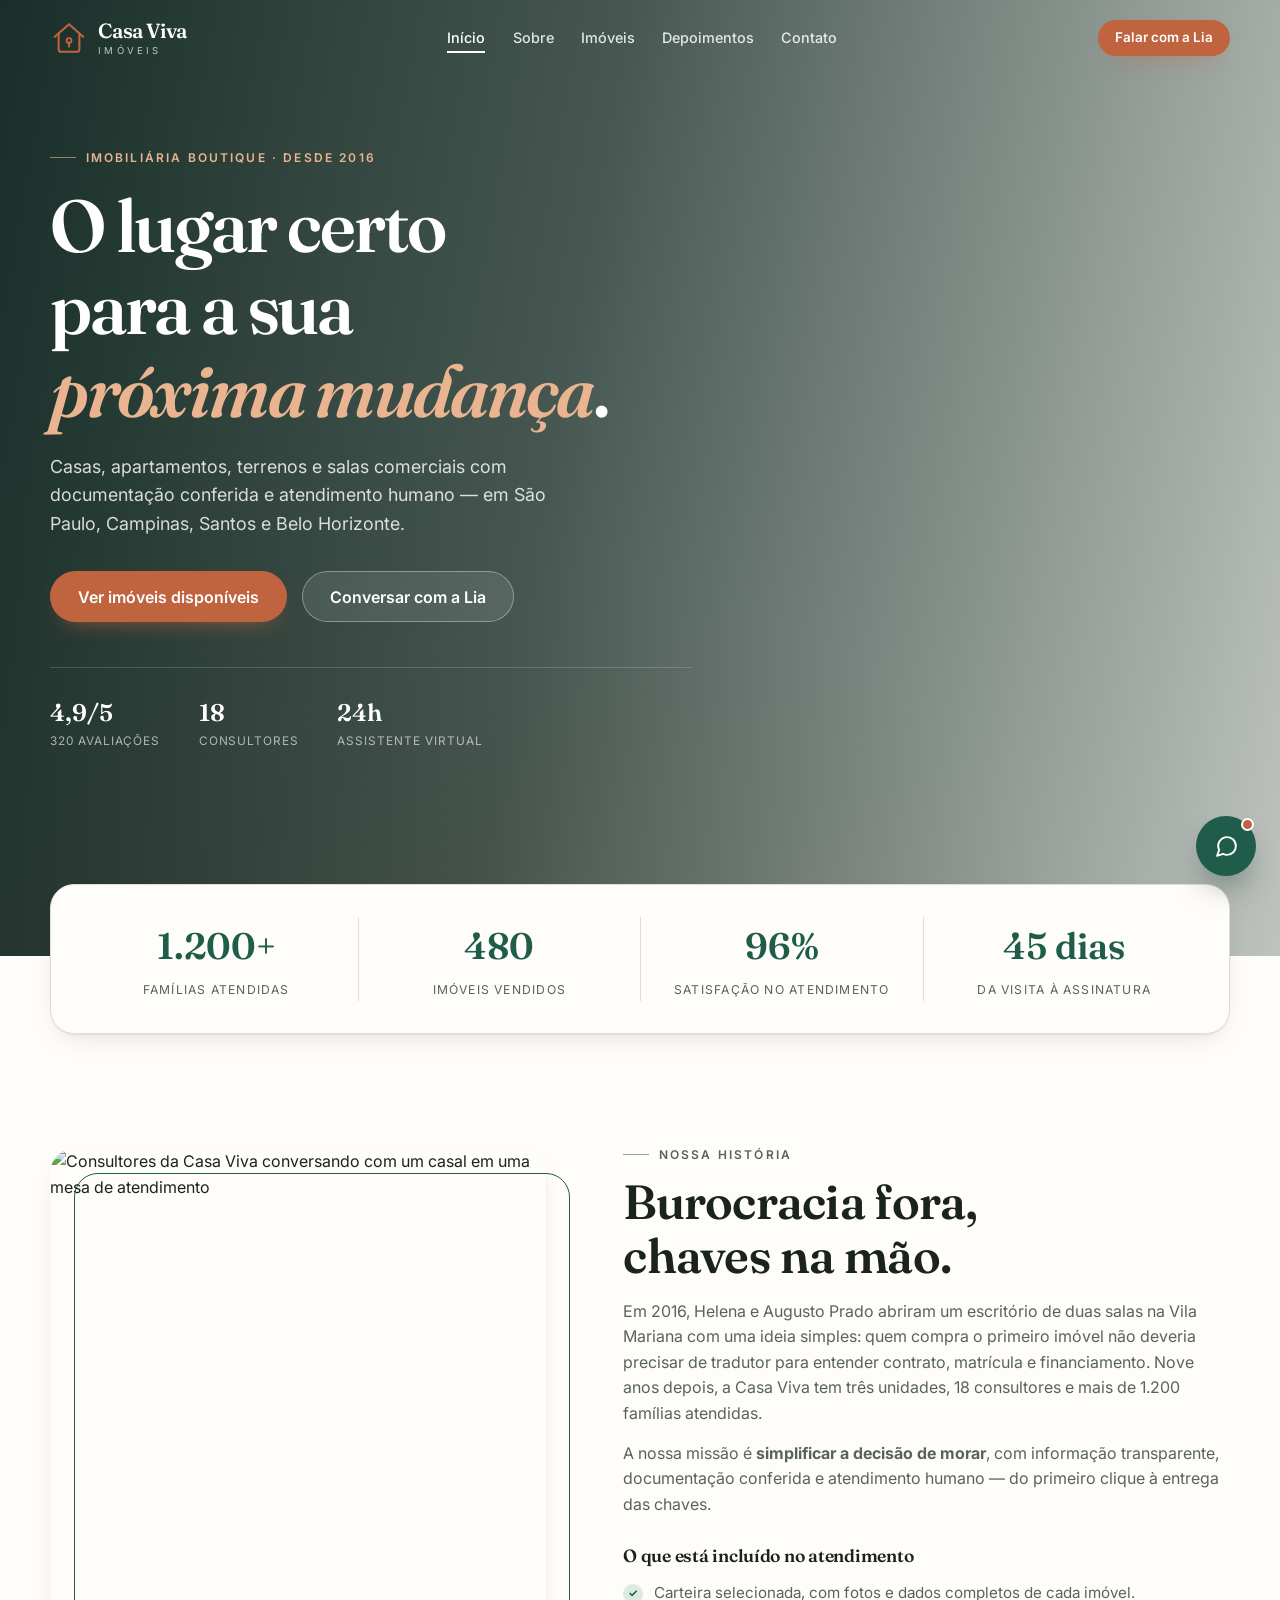
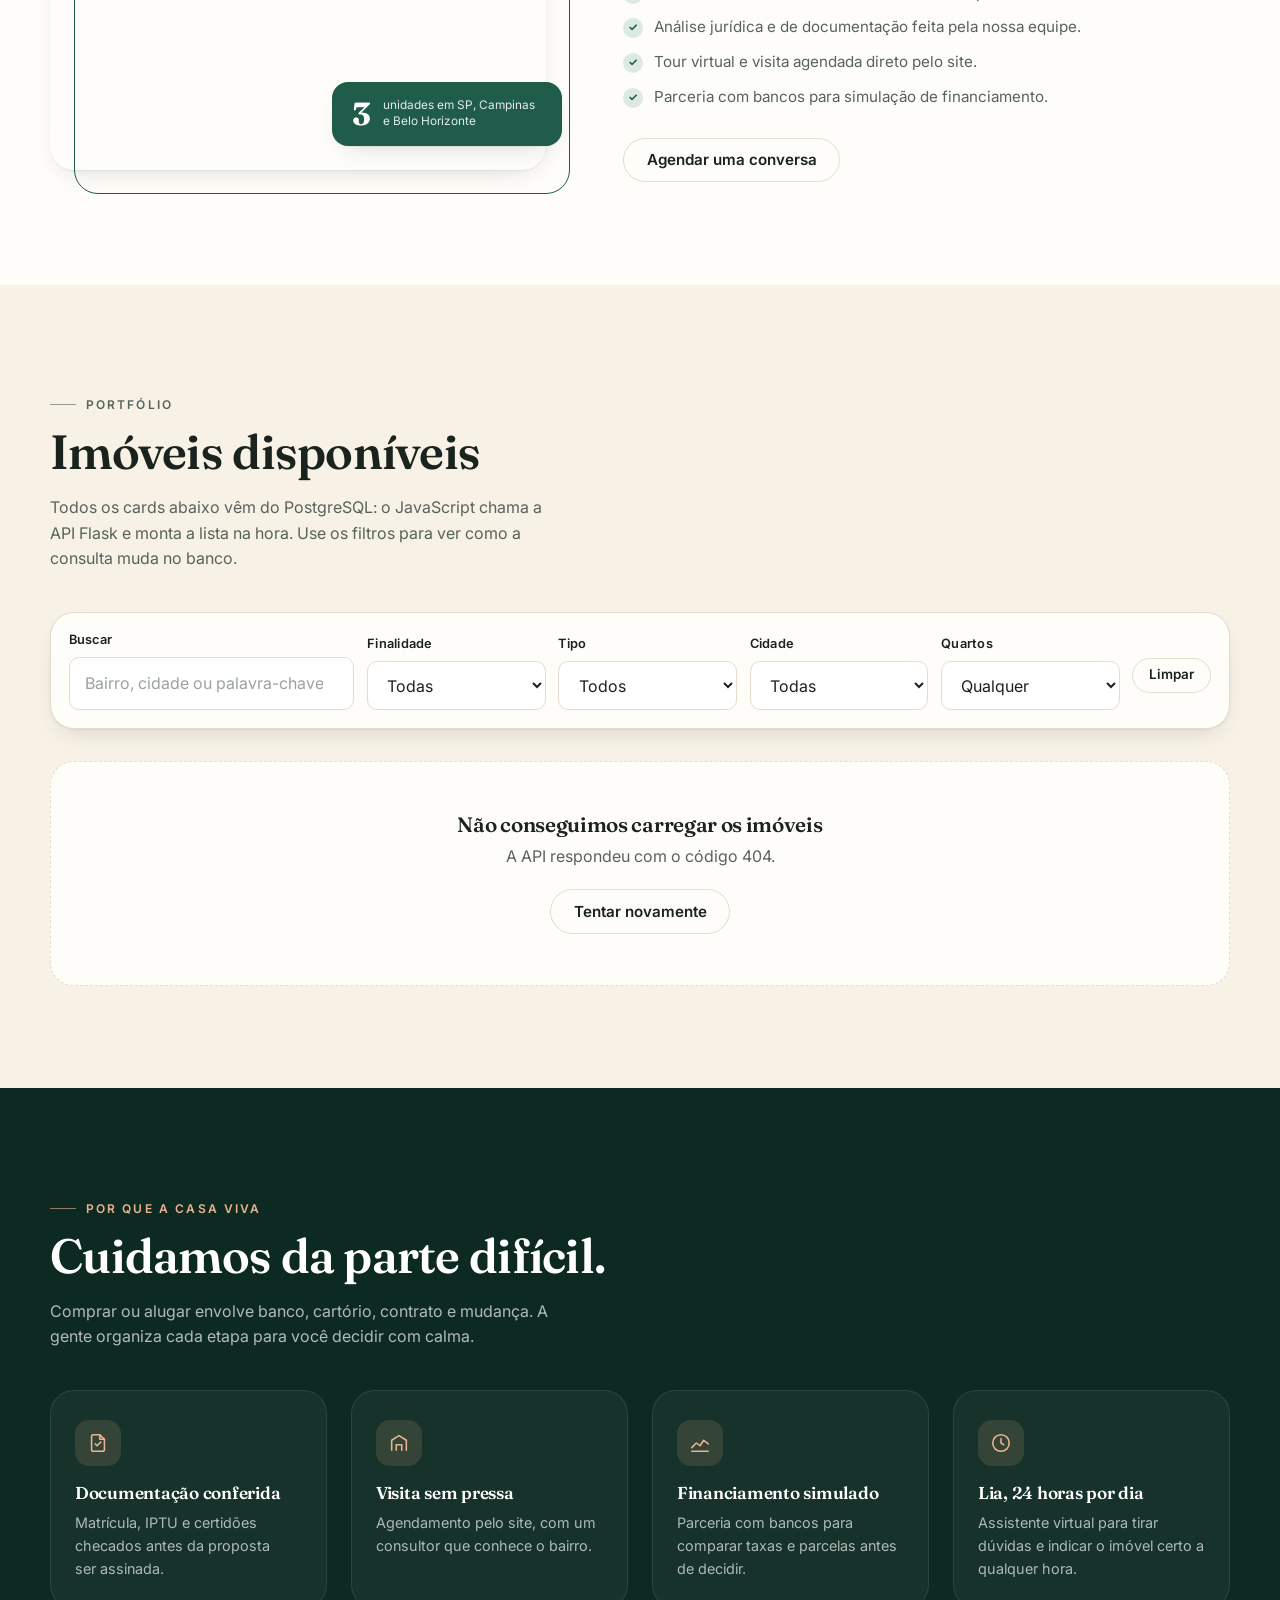
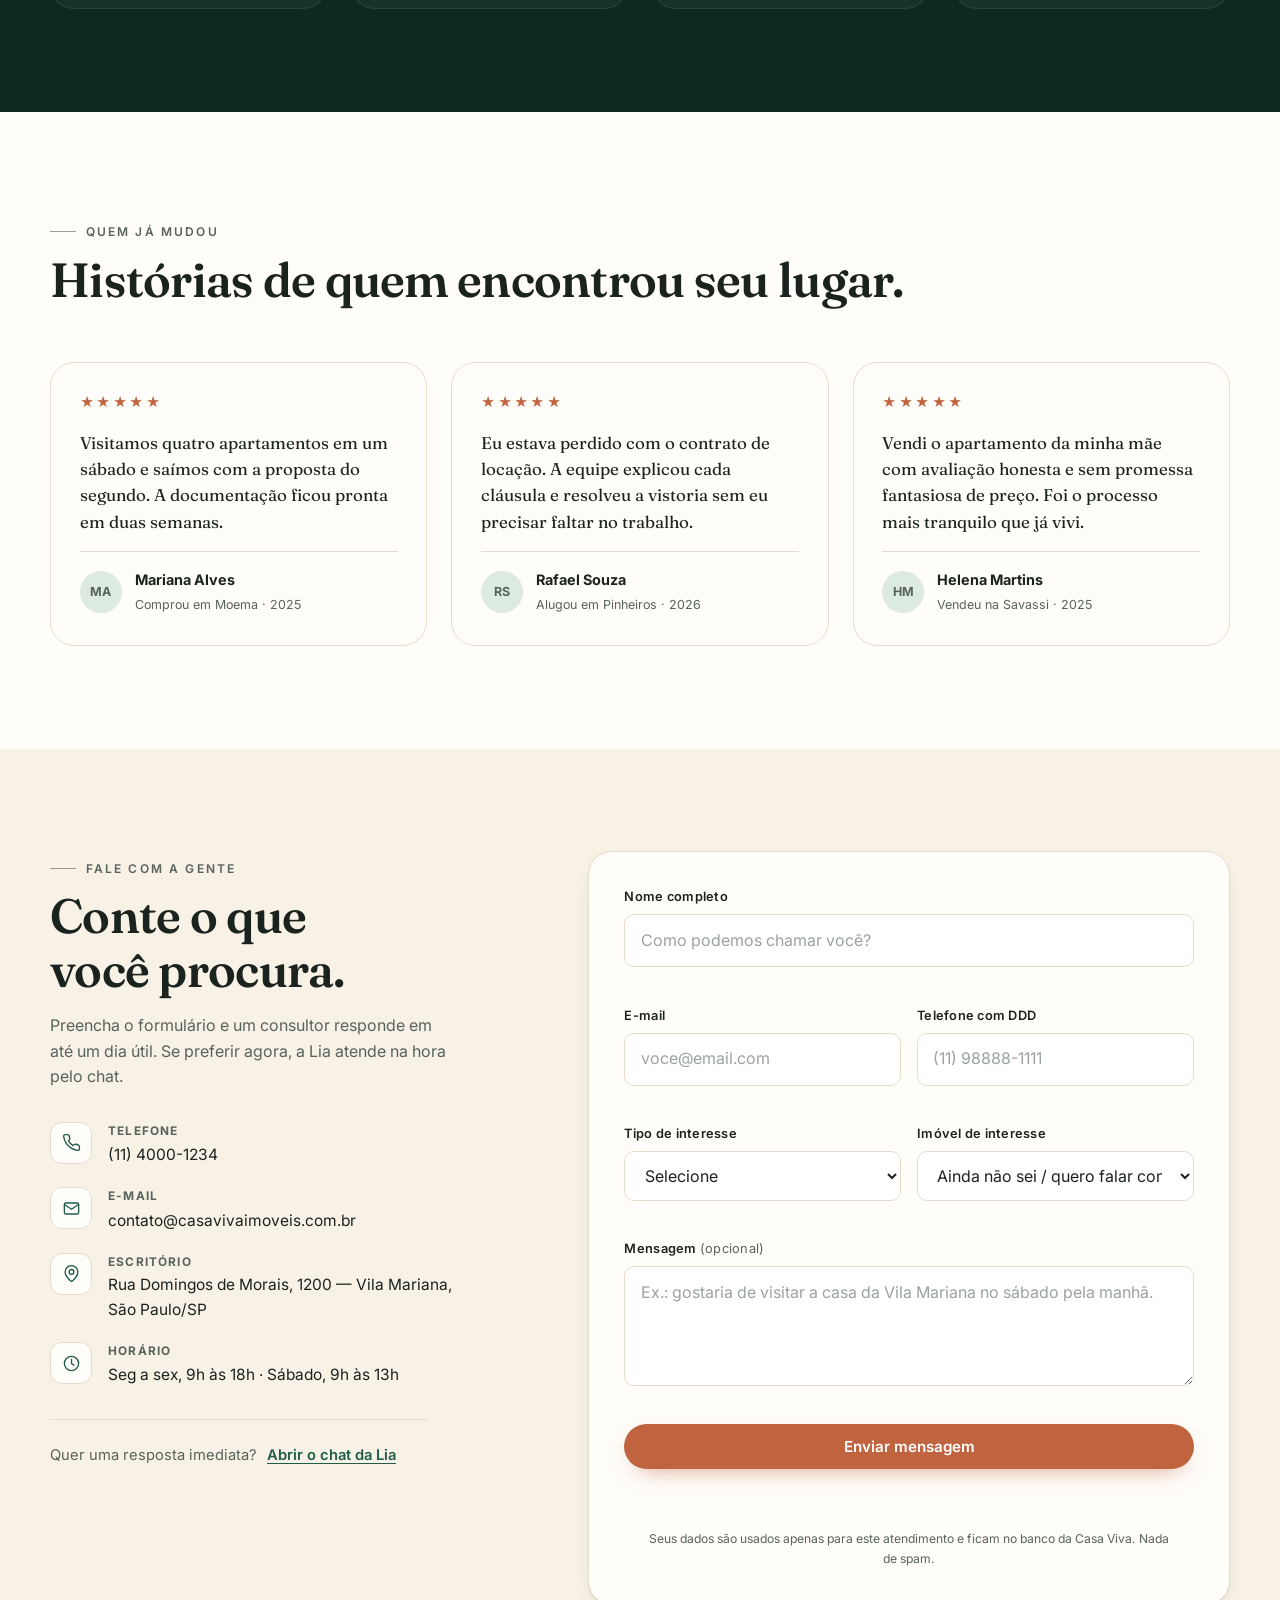
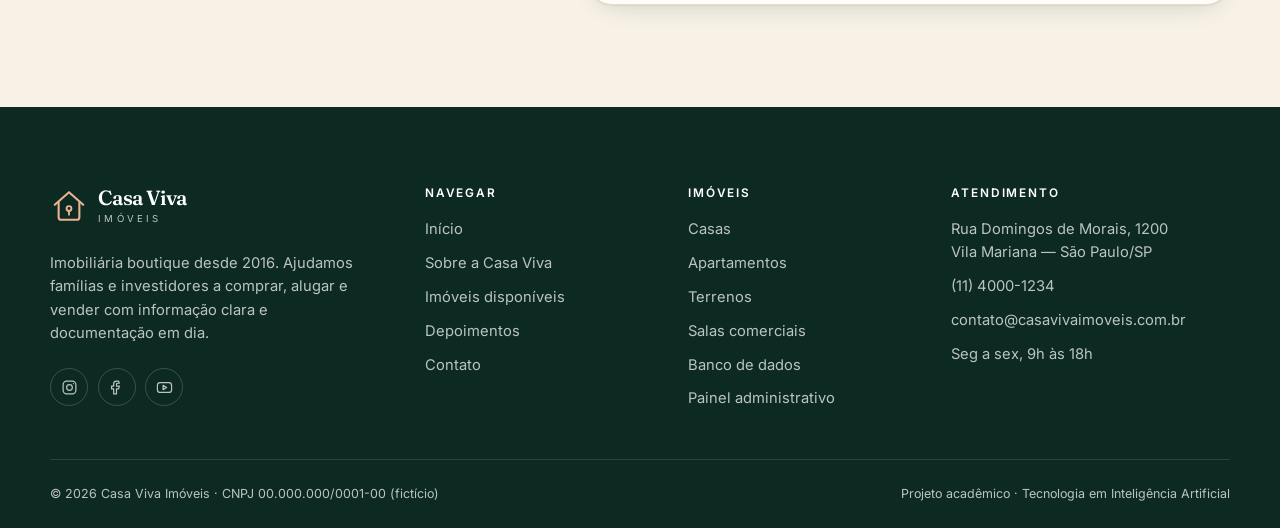
==== commit 2f5fb155: "feat(frontend): pagina Banco de dados com DER, tabelas e consultas SQL Adiciona banco.html (DER em H" ====
--- a/frontend/index.html
+++ b/frontend/index.html
@@ -607,6 +607,7 @@
             <li><a href="#imoveis">Apartamentos</a></li>
             <li><a href="#imoveis">Terrenos</a></li>
             <li><a href="#imoveis">Salas comerciais</a></li>
+            <li><a href="banco.html">Banco de dados</a></li>
             <li><a href="admin.html">Painel administrativo</a></li>
           </ul>
         </nav>
--- a/frontend/css/base.css
+++ b/frontend/css/base.css
@@ -0,0 +1,431 @@
+/* =====================================================================
+   Casa Viva Imóveis — base.css
+   Tokens de design (paleta, tipografia, espaçamento) e componentes
+   reaproveitados pelo site (index.html) e pelo painel (admin.html).
+
+   TROcar A PALETA? Basta alterar as variáveis abaixo. Todo o CSS usa
+   var(--nome), então nenhuma cor fica "solta" pelo arquivo.
+   ===================================================================== */
+
+/* ---------------------------------------------------------------------
+   1. PALETA E TOKENS
+   Paleta "areia + verde": areia traz aconchego (morar) e o verde passa
+   confiança (contrato, documentação). O terracota é usado só em ações.
+   --------------------------------------------------------------------- */
+:root {
+  /* Cores de fundo */
+  --areia: #f7f1e6;
+  --areia-forte: #efe4d2;
+  --papel: #fffdf9;
+  --branco: #ffffff;
+
+  /* Verdes da marca */
+  --verde-900: #0d2a22;
+  --verde-800: #133a2e;
+  --verde: #1f5c4a;
+  --verde-600: #2c7a60;
+  --verde-claro: #dceae2;
+
+  /* Destaque (botões e detalhes) */
+  --terracota: #c06440;
+  --terracota-escura: #a4522f;
+  --areia-quente: #e9b48f;
+
+  /* Texto e linhas */
+  --tinta: #1b231f;
+  --tinta-suave: #58635c;
+  --linha: #e5dccb;
+
+  /* Feedback */
+  --erro: #b0342a;
+  --sucesso: #1d6b45;
+
+  /* Tipografia */
+  --fonte-titulo: "Fraunces", "Iowan Old Style", Georgia, serif;
+  --fonte-texto: "Inter", system-ui, -apple-system, "Segoe UI", sans-serif;
+
+  /* Layout */
+  --largura: 1180px;
+  --altura-header: 76px;
+  --secao: clamp(4.5rem, 8vw, 7rem);
+
+  /* Formas, sombras e movimento */
+  --raio-p: 10px;
+  --raio: 16px;
+  --raio-g: 24px;
+  --sombra-1: 0 1px 2px rgba(13, 42, 34, 0.06), 0 10px 28px -14px rgba(13, 42, 34, 0.22);
+  --sombra-2: 0 26px 60px -26px rgba(13, 42, 34, 0.38);
+  --transicao: 220ms cubic-bezier(0.22, 1, 0.36, 1);
+}
+
+/* ---------------------------------------------------------------------
+   2. RESET LEVE
+   Sem frameworks: só o necessário para o layout se comportar igual em
+   Chrome, Firefox, Edge e Safari.
+   --------------------------------------------------------------------- */
+*,
+*::before,
+*::after {
+  box-sizing: border-box;
+}
+
+* {
+  margin: 0;
+}
+
+html {
+  -webkit-text-size-adjust: 100%;
+  color-scheme: light;
+  /* Rolagem suave dos links de âncora (#inicio, #imoveis...) */
+  scroll-behavior: smooth;
+  /* Evita que o header fixo cubra o título da seção */
+  scroll-padding-top: calc(var(--altura-header) + 20px);
+}
+
+body {
+  font-family: var(--fonte-texto);
+  font-size: 1rem;
+  line-height: 1.6;
+  color: var(--tinta);
+  background: var(--papel);
+  -webkit-font-smoothing: antialiased;
+}
+
+img,
+svg {
+  display: block;
+  max-width: 100%;
+}
+
+img {
+  height: auto;
+}
+
+a {
+  color: inherit;
+  text-decoration: none;
+}
+
+button,
+input,
+select,
+textarea {
+  font: inherit;
+  color: inherit;
+}
+
+button {
+  background: none;
+  border: 0;
+  cursor: pointer;
+}
+
+ul,
+ol {
+  list-style: none;
+  padding: 0;
+}
+
+h1,
+h2,
+h3,
+h4 {
+  font-family: var(--fonte-titulo);
+  font-weight: 600;
+  line-height: 1.12;
+  letter-spacing: -0.015em;
+  text-wrap: balance;
+}
+
+p {
+  text-wrap: pretty;
+}
+
+:focus-visible {
+  outline: 2px solid var(--verde-600);
+  outline-offset: 3px;
+  border-radius: 4px;
+}
+
+::selection {
+  background: var(--verde-claro);
+  color: var(--verde-900);
+}
+
+/* Quem pediu menos movimento no sistema recebe menos movimento no site. */
+@media (prefers-reduced-motion: reduce) {
+  html {
+    scroll-behavior: auto;
+  }
+
+  *,
+  *::before,
+  *::after {
+    animation-duration: 0.01ms !important;
+    animation-iteration-count: 1 !important;
+    transition-duration: 0.01ms !important;
+  }
+}
+
+/* ---------------------------------------------------------------------
+   3. ESTRUTURA
+   --------------------------------------------------------------------- */
+.container {
+  width: min(calc(100% - 2.5rem), var(--largura));
+  margin-inline: auto;
+}
+
+.secao {
+  padding-block: var(--secao);
+}
+
+.secao--areia {
+  background: var(--areia);
+}
+
+.olho {
+  display: inline-flex;
+  align-items: center;
+  gap: 0.6rem;
+  font-size: 0.75rem;
+  font-weight: 600;
+  letter-spacing: 0.18em;
+  text-transform: uppercase;
+  color: var(--terracota-escura);
+}
+
+.olho::before {
+  content: "";
+  width: 26px;
+  height: 1px;
+  background: currentColor;
+  opacity: 0.6;
+}
+
+.secao__titulo {
+  font-size: clamp(2rem, 4vw, 3rem);
+  margin-block: 0.7rem 1rem;
+}
+
+.secao__cabecalho {
+  display: flex;
+  align-items: flex-end;
+  justify-content: space-between;
+  gap: 2rem;
+  margin-bottom: 2.5rem;
+}
+
+.secao__cabecalho p {
+  color: var(--tinta-suave);
+  max-width: 52ch;
+}
+
+.secao__nota {
+  font-size: 0.85rem;
+  color: var(--tinta-suave);
+  white-space: nowrap;
+}
+
+/* ---------------------------------------------------------------------
+   4. BOTÕES
+   --------------------------------------------------------------------- */
+.btn {
+  display: inline-flex;
+  align-items: center;
+  justify-content: center;
+  gap: 0.55rem;
+  padding: 0.85rem 1.4rem;
+  border: 1px solid transparent;
+  border-radius: 999px;
+  font-size: 0.95rem;
+  font-weight: 600;
+  line-height: 1;
+  transition:
+    background var(--transicao),
+    color var(--transicao),
+    border-color var(--transicao),
+    box-shadow var(--transicao),
+    transform var(--transicao);
+}
+
+.btn:hover {
+  transform: translateY(-1px);
+}
+
+.btn:active {
+  transform: translateY(0);
+}
+
+.btn--primario {
+  background: var(--terracota);
+  color: #fff;
+  box-shadow: 0 10px 24px -14px rgba(192, 100, 64, 0.9);
+}
+
+.btn--primario:hover {
+  background: var(--terracota-escura);
+}
+
+.btn--secundario {
+  background: var(--verde);
+  color: #fff;
+}
+
+.btn--secundario:hover {
+  background: var(--verde-800);
+}
+
+.btn--contorno {
+  border-color: var(--linha);
+  background: var(--papel);
+  color: var(--tinta);
+}
+
+.btn--contorno:hover {
+  border-color: var(--verde-600);
+  color: var(--verde);
+}
+
+.btn--vidro {
+  border-color: rgba(255, 255, 255, 0.35);
+  background: rgba(255, 255, 255, 0.1);
+  color: #fff;
+  backdrop-filter: blur(6px);
+}
+
+.btn--vidro:hover {
+  background: rgba(255, 255, 255, 0.2);
+}
+
+.btn--perigo {
+  border-color: #eccbc6;
+  background: #fdf1ef;
+  color: var(--erro);
+}
+
+.btn--perigo:hover {
+  background: #f9e1dd;
+}
+
+.btn--grande {
+  padding: 1.05rem 1.7rem;
+  font-size: 1rem;
+}
+
+.btn--pequeno {
+  padding: 0.62rem 1rem;
+  font-size: 0.84rem;
+}
+
+.btn--bloco {
+  width: 100%;
+}
+
+.btn[disabled] {
+  opacity: 0.6;
+  pointer-events: none;
+}
+
+.link-botao {
+  color: var(--verde);
+  font-weight: 600;
+  text-decoration: underline;
+  text-underline-offset: 3px;
+  text-decoration-thickness: 1px;
+}
+
+.link-botao:hover {
+  color: var(--terracota-escura);
+}
+
+/* ---------------------------------------------------------------------
+   5. FORMULÁRIOS
+   --------------------------------------------------------------------- */
+.campo {
+  display: flex;
+  flex-direction: column;
+  gap: 0.4rem;
+  min-width: 0;
+}
+
+.campo label {
+  font-size: 0.8rem;
+  font-weight: 600;
+  letter-spacing: 0.02em;
+}
+
+.campo input,
+.campo select,
+.campo textarea {
+  width: 100%;
+  padding: 0.8rem 0.95rem;
+  border: 1px solid var(--linha);
+  border-radius: var(--raio-p);
+  background: var(--branco);
+  transition:
+    border-color var(--transicao),
+    box-shadow var(--transicao);
+}
+
+.campo textarea {
+  min-height: 120px;
+  resize: vertical;
+}
+
+.campo input::placeholder,
+.campo textarea::placeholder {
+  color: #9aa39c;
+}
+
+.campo input:focus,
+.campo select:focus,
+.campo textarea:focus {
+  outline: none;
+  border-color: var(--verde-600);
+  box-shadow: 0 0 0 3px rgba(44, 122, 96, 0.15);
+}
+
+.campo__erro {
+  min-height: 1rem;
+  font-size: 0.78rem;
+  color: var(--erro);
+}
+
+.campo--invalido input,
+.campo--invalido select,
+.campo--invalido textarea {
+  border-color: var(--erro);
+  background: #fdf6f5;
+}
+
+/* ---------------------------------------------------------------------
+   6. UTILITÁRIOS
+   --------------------------------------------------------------------- */
+.sr-only {
+  position: absolute;
+  width: 1px;
+  height: 1px;
+  padding: 0;
+  overflow: hidden;
+  clip: rect(0, 0, 0, 0);
+  white-space: nowrap;
+  border: 0;
+}
+
+.pular-para-conteudo {
+  position: absolute;
+  top: 0.5rem;
+  left: 0.5rem;
+  z-index: 200;
+  padding: 0.7rem 1rem;
+  border-radius: var(--raio-p);
+  background: var(--verde-900);
+  color: #fff;
+  font-size: 0.85rem;
+  transform: translateY(-160%);
+  transition: transform var(--transicao);
+}
+
+.pular-para-conteudo:focus {
+  transform: translateY(0);
+}
--- a/frontend/css/estilo.css
+++ b/frontend/css/estilo.css
@@ -0,0 +1,1638 @@
+/* =====================================================================
+   Casa Viva Imóveis — estilo.css (parte 1: cabeçalho, hero, imóveis)
+   Todos os valores vêm dos tokens definidos em base.css.
+   ===================================================================== */
+
+/* ---------------------------------------------------------------------
+   1. CABEÇALHO FIXO
+   No topo da página o header é transparente (texto branco sobre a foto).
+   Ao rolar, o site.js adiciona .rolado e ele vira uma barra clara.
+   --------------------------------------------------------------------- */
+.header {
+  --cor-header: #fff;
+  position: fixed;
+  inset: 0 0 auto;
+  z-index: 70;
+  color: var(--cor-header);
+  border-bottom: 1px solid transparent;
+  transition:
+    background var(--transicao),
+    color var(--transicao),
+    border-color var(--transicao),
+    box-shadow var(--transicao);
+}
+
+.header.rolado,
+.header.menu-aberto {
+  --cor-header: var(--tinta);
+  background: rgba(255, 253, 249, 0.94);
+  border-bottom-color: var(--linha);
+  box-shadow: 0 8px 30px -24px rgba(13, 42, 34, 0.8);
+  backdrop-filter: blur(12px);
+}
+
+.header__interior {
+  display: flex;
+  align-items: center;
+  justify-content: space-between;
+  gap: 2rem;
+  height: var(--altura-header);
+}
+
+.header__acoes {
+  display: flex;
+  align-items: center;
+  gap: 0.75rem;
+}
+
+/* --- Logomarca (SVG inline + nome) --- */
+.logo {
+  display: inline-flex;
+  align-items: center;
+  gap: 0.65rem;
+  color: inherit;
+}
+
+.logo__icone {
+  width: 38px;
+  height: 38px;
+  flex: none;
+  color: var(--terracota);
+}
+
+.header.rolado .logo__icone,
+.header.menu-aberto .logo__icone {
+  color: var(--verde);
+}
+
+.logo__texto {
+  display: flex;
+  flex-direction: column;
+  line-height: 1;
+}
+
+.logo__texto strong {
+  font-family: var(--fonte-titulo);
+  font-size: 1.28rem;
+  font-weight: 600;
+  letter-spacing: -0.02em;
+}
+
+.logo__texto small {
+  margin-top: 0.3rem;
+  font-size: 0.6rem;
+  letter-spacing: 0.32em;
+  text-transform: uppercase;
+  opacity: 0.72;
+}
+
+/* --- Navegação no desktop --- */
+.nav {
+  display: flex;
+  align-items: center;
+  gap: 2rem;
+}
+
+.nav__lista {
+  display: flex;
+  align-items: center;
+  gap: 1.7rem;
+}
+
+.nav__link {
+  position: relative;
+  padding-block: 0.4rem;
+  font-size: 0.9rem;
+  font-weight: 500;
+  opacity: 0.85;
+  transition: opacity var(--transicao);
+}
+
+.nav__link:hover,
+.nav__link.ativo {
+  opacity: 1;
+}
+
+.nav__link::after {
+  content: "";
+  position: absolute;
+  right: 0;
+  bottom: 0;
+  left: 0;
+  height: 1.5px;
+  background: currentColor;
+  transform: scaleX(0);
+  transform-origin: left;
+  transition: transform var(--transicao);
+}
+
+.nav__link:hover::after,
+.nav__link.ativo::after {
+  transform: scaleX(1);
+}
+
+.nav__extra {
+  display: none;
+}
+
+/* --- Botão hambúrguer (só aparece no mobile) --- */
+.hamburguer {
+  display: none;
+  position: relative;
+  width: 44px;
+  height: 44px;
+  border-radius: 50%;
+  color: var(--cor-header);
+}
+
+.hamburguer span {
+  position: absolute;
+  left: 50%;
+  width: 20px;
+  height: 1.6px;
+  background: currentColor;
+  border-radius: 2px;
+  translate: -50% 0;
+  transition:
+    top var(--transicao),
+    transform var(--transicao),
+    opacity var(--transicao);
+}
+
+.hamburguer span:nth-child(1) { top: 15px; }
+.hamburguer span:nth-child(2) { top: 21px; }
+.hamburguer span:nth-child(3) { top: 27px; }
+
+.header.menu-aberto .hamburguer span:nth-child(1) {
+  top: 21px;
+  transform: rotate(45deg);
+}
+
+.header.menu-aberto .hamburguer span:nth-child(2) {
+  opacity: 0;
+}
+
+.header.menu-aberto .hamburguer span:nth-child(3) {
+  top: 21px;
+  transform: rotate(-45deg);
+}
+
+/* --- Fundo escurecido atrás da gaveta do menu --- */
+.overlay {
+  position: fixed;
+  inset: 0;
+  z-index: 60;
+  background: rgba(13, 42, 34, 0.45);
+  opacity: 0;
+  visibility: hidden;
+  transition:
+    opacity 250ms ease,
+    visibility 250ms ease;
+}
+
+body.menu-aberto {
+  overflow: hidden;
+}
+
+body.menu-aberto .overlay {
+  opacity: 1;
+  visibility: visible;
+}
+
+/* ---------------------------------------------------------------------
+   2. HERO
+   A foto entra pelo CSS para ficar fácil de trocar (--foto abaixo).
+   --------------------------------------------------------------------- */
+.hero {
+  position: relative;
+  display: flex;
+  align-items: center;
+  min-height: 100svh;
+  padding-top: calc(var(--altura-header) + 4rem);
+  padding-bottom: clamp(9rem, 16vw, 13rem);
+  overflow: hidden;
+  color: #fff;
+}
+
+.hero__fundo {
+  position: absolute;
+  inset: 0;
+  background-image: url("https://images.unsplash.com/photo-1568605114967-8130f3a36994?auto=format&fit=crop&w=1800&q=75");
+  background-position: center;
+  background-size: cover;
+  transform: scale(1.03);
+}
+
+.hero__fundo::after {
+  content: "";
+  position: absolute;
+  inset: 0;
+  background:
+    linear-gradient(100deg, rgba(9, 32, 26, 0.94) 0%, rgba(9, 32, 26, 0.75) 44%, rgba(9, 32, 26, 0.25) 100%),
+    radial-gradient(120% 80% at 8% 100%, rgba(192, 100, 64, 0.25), transparent 62%);
+}
+
+.hero__grade {
+  position: relative;
+  z-index: 1;
+  display: grid;
+  grid-template-columns: minmax(0, 1.15fr) minmax(0, 0.85fr);
+  gap: clamp(2rem, 5vw, 4.5rem);
+  align-items: center;
+}
+
+.hero .olho {
+  color: var(--areia-quente);
+}
+
+.hero__titulo {
+  max-width: 15ch;
+  margin-block: 1.1rem 1.3rem;
+  font-size: clamp(2.6rem, 6vw, 4.6rem);
+  letter-spacing: -0.03em;
+}
+
+.hero__titulo em {
+  font-style: italic;
+  color: var(--areia-quente);
+}
+
+.hero__sub {
+  max-width: 46ch;
+  font-size: clamp(1rem, 1.4vw, 1.12rem);
+  color: rgba(255, 255, 255, 0.82);
+}
+
+.hero__acoes {
+  display: flex;
+  flex-wrap: wrap;
+  gap: 0.9rem;
+  margin-top: 2rem;
+}
+
+.hero__selos {
+  display: flex;
+  flex-wrap: wrap;
+  gap: 2.4rem;
+  margin-top: 2.8rem;
+  padding-top: 1.6rem;
+  border-top: 1px solid rgba(255, 255, 255, 0.16);
+}
+
+.hero__selos li {
+  display: flex;
+  flex-direction: column;
+}
+
+.hero__selos strong {
+  font-family: var(--fonte-titulo);
+  font-size: 1.5rem;
+  font-weight: 600;
+}
+
+.hero__selos span {
+  font-size: 0.74rem;
+  letter-spacing: 0.08em;
+  text-transform: uppercase;
+  color: rgba(255, 255, 255, 0.62);
+}
+
+/* --- Cartão do imóvel em destaque no hero (montado pelo site.js) --- */
+.destaque {
+  justify-self: end;
+  width: min(100%, 360px);
+}
+
+.destaque__cartao {
+  overflow: hidden;
+  border: 1px solid rgba(255, 255, 255, 0.5);
+  border-radius: var(--raio-g);
+  background: rgba(255, 253, 249, 0.97);
+  box-shadow: var(--sombra-2);
+  color: var(--tinta);
+  animation: flutuar 7s ease-in-out infinite;
+}
+
+@keyframes flutuar {
+  0%, 100% { transform: translateY(0); }
+  50% { transform: translateY(-10px); }
+}
+
+.destaque__foto {
+  position: relative;
+  aspect-ratio: 16 / 10;
+  background: var(--areia-forte);
+}
+
+.destaque__foto img {
+  width: 100%;
+  height: 100%;
+  object-fit: cover;
+}
+
+.destaque__corpo {
+  display: flex;
+  flex-direction: column;
+  gap: 0.4rem;
+  padding: 1.2rem 1.3rem 1.35rem;
+}
+
+.destaque__rotulo {
+  font-size: 0.68rem;
+  font-weight: 700;
+  letter-spacing: 0.16em;
+  text-transform: uppercase;
+  color: var(--terracota-escura);
+}
+
+.destaque__titulo {
+  font-size: 1.18rem;
+  line-height: 1.2;
+}
+
+.destaque__local {
+  font-size: 0.84rem;
+  color: var(--tinta-suave);
+}
+
+.destaque__rodape {
+  display: flex;
+  align-items: center;
+  justify-content: space-between;
+  gap: 1rem;
+  margin-top: 0.7rem;
+  padding-top: 0.9rem;
+  border-top: 1px solid var(--linha);
+}
+
+.destaque__preco {
+  font-family: var(--fonte-titulo);
+  font-size: 1.3rem;
+  font-weight: 600;
+  line-height: 1.1;
+}
+
+.destaque__preco small {
+  display: block;
+  margin-top: 0.2rem;
+  font-family: var(--fonte-texto);
+  font-size: 0.7rem;
+  font-weight: 500;
+  letter-spacing: 0.06em;
+  text-transform: uppercase;
+  color: var(--tinta-suave);
+}
+
+/* ---------------------------------------------------------------------
+   3. FAIXA DE NÚMEROS
+   Sobe 70px sobre o hero para "costurar" as duas seções.
+   --------------------------------------------------------------------- */
+.faixa {
+  position: relative;
+  z-index: 2;
+  margin-top: -4.5rem;
+}
+
+.faixa__grade {
+  display: grid;
+  grid-template-columns: repeat(4, 1fr);
+  padding: 2rem 1.5rem;
+  border: 1px solid var(--linha);
+  border-radius: var(--raio-g);
+  background: var(--papel);
+  box-shadow: var(--sombra-1);
+}
+
+.faixa__item {
+  padding-inline: 1rem;
+  text-align: center;
+}
+
+.faixa__item + .faixa__item {
+  border-left: 1px solid var(--linha);
+}
+
+.faixa__item strong {
+  display: block;
+  font-family: var(--fonte-titulo);
+  font-size: clamp(1.6rem, 3vw, 2.3rem);
+  font-weight: 600;
+  color: var(--verde);
+}
+
+.faixa__item span {
+  font-size: 0.76rem;
+  letter-spacing: 0.1em;
+  text-transform: uppercase;
+  color: var(--tinta-suave);
+}
+
+/* ---------------------------------------------------------------------
+   4. SOBRE
+   --------------------------------------------------------------------- */
+.sobre__grade {
+  display: grid;
+  grid-template-columns: minmax(0, 0.9fr) minmax(0, 1.1fr);
+  gap: clamp(2rem, 6vw, 5rem);
+  align-items: center;
+}
+
+.sobre__figura {
+  position: relative;
+  z-index: 0;
+}
+
+.sobre__figura img {
+  width: 100%;
+  aspect-ratio: 4 / 5;
+  border-radius: var(--raio-g);
+  object-fit: cover;
+  box-shadow: var(--sombra-1);
+}
+
+/* Moldura deslocada: um detalhe simples que dá profundidade */
+.sobre__figura::before {
+  content: "";
+  position: absolute;
+  inset: 1.5rem -1.5rem -1.5rem 1.5rem;
+  z-index: -1;
+  border: 1px solid var(--verde);
+  border-radius: var(--raio-g);
+}
+
+.sobre__selo {
+  position: absolute;
+  right: -1rem;
+  bottom: 1.5rem;
+  display: flex;
+  align-items: center;
+  gap: 0.8rem;
+  max-width: 230px;
+  padding: 1rem 1.2rem;
+  border-radius: var(--raio);
+  background: var(--verde);
+  box-shadow: var(--sombra-1);
+  color: #fff;
+}
+
+.sobre__selo strong {
+  font-family: var(--fonte-titulo);
+  font-size: 2rem;
+  line-height: 1;
+}
+
+.sobre__selo span {
+  font-size: 0.74rem;
+  line-height: 1.35;
+  opacity: 0.88;
+}
+
+.sobre__texto p {
+  color: var(--tinta-suave);
+}
+
+.sobre__texto p + p {
+  margin-top: 0.9rem;
+}
+
+.sobre__texto h3 {
+  margin: 1.8rem 0 0.9rem;
+  font-size: 1.1rem;
+}
+
+.lista-checks {
+  display: grid;
+  gap: 0.65rem;
+  margin-bottom: 1.8rem;
+}
+
+.lista-checks li {
+  display: flex;
+  align-items: flex-start;
+  gap: 0.65rem;
+  font-size: 0.95rem;
+  color: var(--tinta-suave);
+}
+
+.lista-checks li::before {
+  content: "✓";
+  display: grid;
+  flex: 0 0 20px;
+  place-items: center;
+  height: 20px;
+  margin-top: 0.2rem;
+  border-radius: 50%;
+  background: var(--verde-claro);
+  color: var(--verde);
+  font-size: 0.7rem;
+  font-weight: 700;
+}
+
+/* ---------------------------------------------------------------------
+   5. FILTROS + GRADE DE IMÓVEIS
+   --------------------------------------------------------------------- */
+.filtros {
+  display: grid;
+  grid-template-columns: 1.6fr repeat(4, minmax(0, 1fr)) auto;
+  gap: 0.8rem;
+  align-items: end;
+  margin-bottom: 2rem;
+  padding: 1.1rem;
+  border: 1px solid var(--linha);
+  border-radius: var(--raio-g);
+  background: var(--papel);
+  box-shadow: var(--sombra-1);
+}
+
+.filtros__limpar {
+  justify-self: start;
+  margin-bottom: 1.1rem;
+}
+
+.grade-imoveis {
+  display: grid;
+  grid-template-columns: repeat(auto-fill, minmax(290px, 1fr));
+  gap: 1.5rem;
+}
+
+/* --- Card de imóvel --- */
+.cartao {
+  display: flex;
+  flex-direction: column;
+  overflow: hidden;
+  border: 1px solid var(--linha);
+  border-radius: var(--raio-g);
+  background: var(--papel);
+  transition:
+    transform var(--transicao),
+    box-shadow var(--transicao),
+    border-color var(--transicao);
+}
+
+.cartao:hover {
+  transform: translateY(-4px);
+  border-color: transparent;
+  box-shadow: var(--sombra-2);
+}
+
+.cartao__foto {
+  position: relative;
+  aspect-ratio: 4 / 3;
+  overflow: hidden;
+  background: var(--areia-forte);
+}
+
+.cartao__foto img {
+  width: 100%;
+  height: 100%;
+  object-fit: cover;
+  transition: transform 600ms cubic-bezier(0.22, 1, 0.36, 1);
+}
+
+.cartao:hover .cartao__foto img {
+  transform: scale(1.05);
+}
+
+.cartao__corpo {
+  display: flex;
+  flex: 1;
+  flex-direction: column;
+  gap: 0.5rem;
+  padding: 1.2rem 1.25rem 1.35rem;
+}
+
+.cartao__local {
+  display: flex;
+  align-items: center;
+  gap: 0.35rem;
+  font-size: 0.75rem;
+  letter-spacing: 0.05em;
+  text-transform: uppercase;
+  color: var(--tinta-suave);
+}
+
+.cartao__local svg {
+  flex: none;
+  width: 13px;
+  height: 13px;
+  color: var(--terracota);
+}
+
+.cartao__titulo {
+  font-size: 1.18rem;
+  line-height: 1.25;
+}
+
+.cartao__ficha {
+  display: flex;
+  flex-wrap: wrap;
+  gap: 0.35rem 0.9rem;
+  font-size: 0.82rem;
+  color: var(--tinta-suave);
+}
+
+.cartao__ficha li {
+  display: flex;
+  align-items: center;
+  gap: 0.35rem;
+}
+
+.cartao__ficha svg {
+  flex: none;
+  width: 15px;
+  height: 15px;
+  color: var(--verde-600);
+}
+
+.cartao__rodape {
+  display: flex;
+  flex-wrap: wrap;
+  align-items: center;
+  justify-content: space-between;
+  gap: 0.8rem;
+  margin-top: auto;
+  padding-top: 1rem;
+  border-top: 1px solid var(--linha);
+}
+
+.cartao__preco {
+  font-family: var(--fonte-titulo);
+  font-size: 1.32rem;
+  font-weight: 600;
+  line-height: 1.1;
+}
+
+.cartao__preco small {
+  display: block;
+  margin-top: 0.18rem;
+  font-family: var(--fonte-texto);
+  font-size: 0.68rem;
+  font-weight: 500;
+  letter-spacing: 0.08em;
+  text-transform: uppercase;
+  color: var(--tinta-suave);
+}
+
+/* --- Etiquetas sobre a foto --- */
+.etiqueta {
+  position: absolute;
+  top: 0.9rem;
+  left: 0.9rem;
+  padding: 0.4rem 0.7rem;
+  border-radius: 999px;
+  background: var(--verde);
+  color: #fff;
+  font-size: 0.68rem;
+  font-weight: 700;
+  letter-spacing: 0.1em;
+  text-transform: uppercase;
+}
+
+.etiqueta--aluguel {
+  background: var(--terracota);
+}
+
+.etiqueta--codigo {
+  right: 0.9rem;
+  left: auto;
+  background: rgba(255, 255, 255, 0.92);
+  color: var(--tinta);
+  letter-spacing: 0.06em;
+}
+
+/* --- Carregamento e estados vazios --- */
+.esqueleto {
+  min-height: 380px;
+  border-radius: var(--raio-g);
+  background: linear-gradient(100deg, var(--areia) 30%, var(--papel) 50%, var(--areia) 70%);
+  background-size: 200% 100%;
+  animation: brilho 1.4s linear infinite;
+}
+
+@keyframes brilho {
+  to { background-position: -200% 0; }
+}
+
+.estado {
+  grid-column: 1 / -1;
+  padding: 3.2rem 1.5rem;
+  border: 1px dashed var(--linha);
+  border-radius: var(--raio-g);
+  background: var(--papel);
+  color: var(--tinta-suave);
+  text-align: center;
+}
+
+.estado h3 {
+  margin-bottom: 0.5rem;
+  color: var(--tinta);
+  font-size: 1.3rem;
+}
+
+.estado .btn {
+  margin-top: 1.2rem;
+}
+
+/* ---------------------------------------------------------------------
+   6. BENEFÍCIOS (seção escura)
+   --------------------------------------------------------------------- */
+.beneficios {
+  background: var(--verde-900);
+  color: #fff;
+}
+
+.beneficios .olho {
+  color: var(--areia-quente);
+}
+
+.secao__cabecalho--claro p {
+  color: rgba(255, 255, 255, 0.68);
+}
+
+.grade-beneficios {
+  display: grid;
+  grid-template-columns: repeat(4, minmax(0, 1fr));
+  gap: 1.5rem;
+}
+
+.beneficio {
+  padding: 1.8rem 1.5rem;
+  border: 1px solid rgba(255, 255, 255, 0.09);
+  border-radius: var(--raio-g);
+  background: rgba(255, 255, 255, 0.04);
+  transition:
+    background var(--transicao),
+    transform var(--transicao);
+}
+
+.beneficio:hover {
+  background: rgba(255, 255, 255, 0.07);
+  transform: translateY(-3px);
+}
+
+.beneficio__icone {
+  display: grid;
+  place-items: center;
+  width: 46px;
+  height: 46px;
+  margin-bottom: 1.1rem;
+  border-radius: 14px;
+  background: rgba(233, 180, 143, 0.14);
+  color: var(--areia-quente);
+}
+
+.beneficio__icone svg {
+  width: 22px;
+  height: 22px;
+}
+
+.beneficio h3 {
+  margin-bottom: 0.5rem;
+  font-size: 1.08rem;
+}
+
+.beneficio p {
+  font-size: 0.9rem;
+  color: rgba(255, 255, 255, 0.66);
+}
+
+/* ---------------------------------------------------------------------
+   7. DEPOIMENTOS
+   --------------------------------------------------------------------- */
+.grade-depoimentos {
+  display: grid;
+  grid-template-columns: repeat(3, minmax(0, 1fr));
+  gap: 1.5rem;
+}
+
+.depoimento {
+  display: flex;
+  flex-direction: column;
+  gap: 1rem;
+  padding: 1.8rem;
+  border: 1px solid var(--linha);
+  border-radius: var(--raio-g);
+  background: var(--papel);
+}
+
+.depoimento__estrelas {
+  color: var(--terracota);
+  font-size: 0.85rem;
+  letter-spacing: 0.18em;
+}
+
+.depoimento blockquote {
+  font-family: var(--fonte-titulo);
+  font-size: 1.06rem;
+  line-height: 1.55;
+}
+
+.depoimento__autor {
+  display: flex;
+  align-items: center;
+  gap: 0.8rem;
+  margin-top: auto;
+  padding-top: 1rem;
+  border-top: 1px solid var(--linha);
+}
+
+.avatar {
+  display: grid;
+  flex: none;
+  place-items: center;
+  width: 42px;
+  height: 42px;
+  border-radius: 50%;
+  background: var(--verde-claro);
+  color: var(--verde);
+  font-size: 0.84rem;
+  font-weight: 700;
+}
+
+.depoimento__autor strong {
+  display: block;
+  font-size: 0.9rem;
+}
+
+.depoimento__autor span {
+  font-size: 0.78rem;
+  color: var(--tinta-suave);
+}
+
+/* ---------------------------------------------------------------------
+   8. CONTATO
+   --------------------------------------------------------------------- */
+.contato__grade {
+  display: grid;
+  grid-template-columns: minmax(0, 0.85fr) minmax(0, 1.15fr);
+  gap: clamp(2rem, 5vw, 4rem);
+  align-items: start;
+}
+
+.contato__info > p {
+  max-width: 42ch;
+  color: var(--tinta-suave);
+}
+
+.contato__lista {
+  display: grid;
+  gap: 1.2rem;
+  margin-top: 2rem;
+}
+
+.contato__lista li {
+  display: flex;
+  align-items: flex-start;
+  gap: 1rem;
+}
+
+.contato__icone {
+  display: grid;
+  flex: none;
+  place-items: center;
+  width: 42px;
+  height: 42px;
+  border: 1px solid var(--linha);
+  border-radius: 12px;
+  background: var(--papel);
+  color: var(--verde);
+}
+
+.contato__icone svg {
+  width: 19px;
+  height: 19px;
+}
+
+.contato__lista strong {
+  display: block;
+  margin-bottom: 0.1rem;
+  font-size: 0.74rem;
+  letter-spacing: 0.1em;
+  text-transform: uppercase;
+  color: var(--tinta-suave);
+}
+
+.contato__lista p,
+.contato__lista a {
+  font-size: 0.97rem;
+}
+
+.contato__lista a:hover {
+  color: var(--verde);
+  text-decoration: underline;
+  text-underline-offset: 3px;
+}
+
+.contato__nota {
+  margin-top: 2rem;
+  padding-top: 1.4rem;
+  border-top: 1px solid var(--linha);
+  font-size: 0.92rem;
+  color: var(--tinta-suave);
+}
+
+/* --- Formulário --- */
+.formulario {
+  display: grid;
+  gap: 1rem;
+  padding: clamp(1.5rem, 3vw, 2.2rem);
+  border: 1px solid var(--linha);
+  border-radius: var(--raio-g);
+  background: var(--papel);
+  box-shadow: var(--sombra-1);
+}
+
+.formulario__grade {
+  display: grid;
+  grid-template-columns: 1fr 1fr;
+  gap: 1rem;
+}
+
+.campo--largo {
+  grid-column: 1 / -1;
+}
+
+.campo__opcional {
+  font-weight: 400;
+  color: var(--tinta-suave);
+}
+
+.formulario__nota {
+  font-size: 0.76rem;
+  color: var(--tinta-suave);
+  text-align: center;
+}
+
+.feedback {
+  display: flex;
+  align-items: flex-start;
+  gap: 0.6rem;
+  padding: 0.9rem 1rem;
+  border-radius: var(--raio-p);
+  font-size: 0.9rem;
+}
+
+.feedback--erro {
+  border: 1px solid #f0c9c3;
+  background: #fbeae7;
+  color: var(--erro);
+}
+
+.feedback--sucesso {
+  border: 1px solid #bfe0cd;
+  background: #e6f4ec;
+  color: var(--sucesso);
+}
+
+/* ---------------------------------------------------------------------
+   9. RODAPÉ
+   --------------------------------------------------------------------- */
+.rodape {
+  padding-top: clamp(3.5rem, 7vw, 5rem);
+  background: var(--verde-900);
+  color: rgba(255, 255, 255, 0.72);
+  font-size: 0.92rem;
+}
+
+.rodape__grade {
+  display: grid;
+  grid-template-columns: 1.5fr 1fr 1fr 1.25fr;
+  gap: 2.5rem;
+  padding-bottom: 3rem;
+}
+
+.rodape .logo {
+  color: #fff;
+}
+
+.rodape .logo__icone {
+  color: var(--areia-quente);
+}
+
+.rodape h3 {
+  margin-bottom: 1.1rem;
+  color: #fff;
+  font-family: var(--fonte-texto);
+  font-size: 0.74rem;
+  font-weight: 600;
+  letter-spacing: 0.16em;
+  text-transform: uppercase;
+}
+
+.rodape__marca > p {
+  max-width: 34ch;
+  margin-top: 1.2rem;
+}
+
+.rodape__lista {
+  display: grid;
+  gap: 0.65rem;
+}
+
+.rodape a:hover {
+  color: var(--areia-quente);
+}
+
+.rodape__redes {
+  display: flex;
+  gap: 0.6rem;
+  margin-top: 1.4rem;
+}
+
+.rodape__redes a {
+  display: grid;
+  place-items: center;
+  width: 38px;
+  height: 38px;
+  border: 1px solid rgba(255, 255, 255, 0.18);
+  border-radius: 50%;
+  transition:
+    background var(--transicao),
+    border-color var(--transicao);
+}
+
+.rodape__redes svg {
+  width: 17px;
+  height: 17px;
+}
+
+.rodape__redes a:hover {
+  border-color: transparent;
+  background: rgba(255, 255, 255, 0.1);
+}
+
+.rodape__base {
+  display: flex;
+  flex-wrap: wrap;
+  justify-content: space-between;
+  gap: 1rem;
+  padding-block: 1.5rem;
+  border-top: 1px solid rgba(255, 255, 255, 0.12);
+  font-size: 0.78rem;
+}
+
+/* ---------------------------------------------------------------------
+   10. WIDGET DE CHAT
+   --------------------------------------------------------------------- */
+.chat {
+  position: fixed;
+  right: 1.5rem;
+  bottom: 1.5rem;
+  z-index: 80;
+}
+
+.chat__botao {
+  position: relative;
+  display: grid;
+  place-items: center;
+  width: 60px;
+  height: 60px;
+  border-radius: 50%;
+  background: var(--verde);
+  color: #fff;
+  box-shadow: 0 18px 34px -16px rgba(13, 42, 34, 0.9);
+  transition:
+    background var(--transicao),
+    transform var(--transicao);
+}
+
+.chat__botao:hover {
+  background: var(--verde-600);
+  transform: translateY(-2px);
+}
+
+.chat__botao svg {
+  width: 25px;
+  height: 25px;
+}
+
+.chat__icone-fechar,
+.chat--aberto .chat__icone-chat {
+  display: none;
+}
+
+.chat--aberto .chat__icone-fechar {
+  display: block;
+}
+
+.chat__pulso {
+  position: absolute;
+  top: 2px;
+  right: 2px;
+  width: 13px;
+  height: 13px;
+  border: 2px solid var(--papel);
+  border-radius: 50%;
+  background: var(--terracota);
+}
+
+.chat--aberto .chat__pulso {
+  display: none;
+}
+
+.chat__painel {
+  position: absolute;
+  right: 0;
+  bottom: 76px;
+  display: flex;
+  flex-direction: column;
+  width: min(380px, calc(100vw - 3rem));
+  height: min(560px, calc(100svh - 140px));
+  overflow: hidden;
+  border: 1px solid var(--linha);
+  border-radius: 22px;
+  background: var(--papel);
+  box-shadow: var(--sombra-2);
+  opacity: 0;
+  visibility: hidden;
+  transform: translateY(14px) scale(0.98);
+  transform-origin: bottom right;
+  transition:
+    opacity 220ms ease,
+    transform 260ms cubic-bezier(0.22, 1, 0.36, 1),
+    visibility 220ms;
+}
+
+.chat--aberto .chat__painel {
+  opacity: 1;
+  visibility: visible;
+  transform: translateY(0) scale(1);
+}
+
+.chat__topo {
+  display: flex;
+  align-items: center;
+  gap: 0.75rem;
+  padding: 1rem 1.1rem;
+  background: var(--verde-800);
+  color: #fff;
+}
+
+.chat__avatar {
+  display: grid;
+  flex: none;
+  place-items: center;
+  width: 40px;
+  height: 40px;
+  border-radius: 50%;
+  background: var(--areia-quente);
+  color: var(--verde-900);
+  font-family: var(--fonte-titulo);
+  font-size: 1.15rem;
+  font-weight: 700;
+}
+
+.chat__identidade {
+  display: flex;
+  flex: 1;
+  flex-direction: column;
+  line-height: 1.25;
+}
+
+.chat__identidade strong {
+  font-size: 0.98rem;
+}
+
+.chat__identidade span {
+  display: flex;
+  align-items: center;
+  gap: 0.35rem;
+  font-size: 0.74rem;
+  color: rgba(255, 255, 255, 0.68);
+}
+
+.chat__identidade i {
+  width: 7px;
+  height: 7px;
+  border-radius: 50%;
+  background: #6fd39c;
+}
+
+.chat__fechar {
+  display: grid;
+  place-items: center;
+  width: 34px;
+  height: 34px;
+  border-radius: 50%;
+  color: rgba(255, 255, 255, 0.75);
+  transition: background var(--transicao), color var(--transicao);
+}
+
+.chat__fechar:hover {
+  background: rgba(255, 255, 255, 0.12);
+  color: #fff;
+}
+
+.chat__fechar svg {
+  width: 18px;
+  height: 18px;
+}
+
+.chat__mensagens {
+  display: flex;
+  flex: 1;
+  flex-direction: column;
+  gap: 0.65rem;
+  padding: 1.1rem;
+  overflow-y: auto;
+  background: var(--areia);
+}
+
+.chat__msg {
+  max-width: 86%;
+  padding: 0.72rem 0.95rem;
+  border-radius: 16px;
+  font-size: 0.89rem;
+  line-height: 1.5;
+  white-space: pre-wrap;
+  overflow-wrap: anywhere;
+}
+
+.chat__msg--lia {
+  align-self: flex-start;
+  border-bottom-left-radius: 5px;
+  background: var(--papel);
+  box-shadow: 0 1px 2px rgba(13, 42, 34, 0.08);
+}
+
+.chat__msg--usuario {
+  align-self: flex-end;
+  border-bottom-right-radius: 5px;
+  background: var(--verde);
+  color: #fff;
+}
+
+.chat__digitando {
+  display: flex;
+  gap: 4px;
+  align-items: center;
+  min-height: 42px;
+}
+
+.chat__digitando span {
+  width: 6px;
+  height: 6px;
+  border-radius: 50%;
+  background: var(--tinta-suave);
+  animation: pulsar 1.1s ease-in-out infinite;
+}
+
+.chat__digitando span:nth-child(2) { animation-delay: 0.15s; }
+.chat__digitando span:nth-child(3) { animation-delay: 0.3s; }
+
+@keyframes pulsar {
+  0%, 60%, 100% { opacity: 0.35; transform: translateY(0); }
+  30% { opacity: 1; transform: translateY(-3px); }
+}
+
+.chat__sugestoes {
+  display: flex;
+  flex-wrap: wrap;
+  gap: 0.4rem;
+  padding: 0.7rem 1rem 0;
+  background: var(--areia);
+  border-top: 1px solid rgba(229, 220, 203, 0.7);
+}
+
+.chat__sugestoes button {
+  padding: 0.42rem 0.7rem;
+  border: 1px solid var(--linha);
+  border-radius: 999px;
+  background: var(--papel);
+  font-size: 0.74rem;
+  color: var(--verde);
+  transition: border-color var(--transicao), background var(--transicao);
+}
+
+.chat__sugestoes button:hover {
+  border-color: var(--verde-600);
+  background: var(--verde-claro);
+}
+
+.chat__form {
+  display: flex;
+  gap: 0.5rem;
+  padding: 0.8rem 1rem 1rem;
+  background: var(--areia);
+}
+
+.chat__form input {
+  flex: 1;
+  min-width: 0;
+  padding: 0.72rem 0.9rem;
+  border: 1px solid var(--linha);
+  border-radius: 999px;
+  background: var(--papel);
+  font-size: 0.88rem;
+}
+
+.chat__form input:focus {
+  outline: none;
+  border-color: var(--verde-600);
+  box-shadow: 0 0 0 3px rgba(44, 122, 96, 0.15);
+}
+
+.chat__form button {
+  display: grid;
+  flex: none;
+  place-items: center;
+  width: 42px;
+  height: 42px;
+  border-radius: 50%;
+  background: var(--terracota);
+  color: #fff;
+  transition: background var(--transicao);
+}
+
+.chat__form button:hover:not([disabled]) {
+  background: var(--terracota-escura);
+}
+
+.chat__form button[disabled] {
+  opacity: 0.55;
+  cursor: not-allowed;
+}
+
+.chat__form button svg {
+  width: 18px;
+  height: 18px;
+}
+
+/* ---------------------------------------------------------------------
+   11. AVISO RÁPIDO (toast)
+   --------------------------------------------------------------------- */
+.toast {
+  position: fixed;
+  bottom: 1.6rem;
+  left: 50%;
+  z-index: 90;
+  padding: 0.85rem 1.3rem;
+  border-radius: 999px;
+  background: var(--verde-900);
+  box-shadow: var(--sombra-2);
+  color: #fff;
+  font-size: 0.86rem;
+  opacity: 0;
+  pointer-events: none;
+  transform: translate(-50%, 1.4rem);
+  transition:
+    opacity 240ms ease,
+    transform 240ms ease;
+}
+
+.toast.visivel {
+  opacity: 1;
+  transform: translate(-50%, 0);
+}
+
+.toast--erro {
+  background: #7d221b;
+}
+
+/* ---------------------------------------------------------------------
+   12. RESPONSIVIDADE
+   Três faixas: até 1100px (tablet largo), 980px (menu gaveta) e
+   640px (celular).
+   --------------------------------------------------------------------- */
+@media (max-width: 1100px) {
+  .filtros {
+    grid-template-columns: repeat(3, minmax(0, 1fr));
+  }
+
+  .filtros .campo--busca {
+    grid-column: 1 / -1;
+  }
+
+  .filtros__limpar {
+    margin-bottom: 0;
+  }
+
+  .grade-beneficios {
+    grid-template-columns: repeat(2, minmax(0, 1fr));
+  }
+
+  .sobre__figura::before {
+    inset: 1rem -1rem -1rem 1rem;
+  }
+}
+
+@media (max-width: 980px) {
+  .header__cta {
+    display: none;
+  }
+
+  .hamburguer {
+    display: block;
+  }
+
+  /* O menu vira uma gaveta deslizante à direita */
+  .nav {
+    position: fixed;
+    top: 0;
+    right: 0;
+    bottom: 0;
+    z-index: 65;
+    display: flex;
+    flex-direction: column;
+    align-items: stretch;
+    gap: 1.5rem;
+    width: min(86vw, 360px);
+    padding: calc(var(--altura-header) + 1.5rem) 1.6rem 2rem;
+    overflow-y: auto;
+    background: var(--papel);
+    box-shadow: -24px 0 70px -40px rgba(13, 42, 34, 0.6);
+    color: var(--tinta);
+    transform: translateX(102%);
+    transition: transform 300ms cubic-bezier(0.22, 1, 0.36, 1);
+  }
+
+  .header.menu-aberto .nav {
+    transform: translateX(0);
+  }
+
+  .nav__lista {
+    flex-direction: column;
+    align-items: stretch;
+    gap: 0;
+  }
+
+  .nav__link {
+    display: block;
+    padding: 0.9rem 0;
+    border-bottom: 1px solid var(--linha);
+    font-size: 1.05rem;
+    opacity: 1;
+  }
+
+  .nav__link::after {
+    display: none;
+  }
+
+  .nav__link.ativo {
+    color: var(--verde);
+  }
+
+  .nav__extra {
+    display: flex;
+    flex-direction: column;
+    gap: 1.1rem;
+    margin-top: auto;
+  }
+
+  .nav__extra p {
+    font-size: 0.85rem;
+    color: var(--tinta-suave);
+  }
+
+  .hero {
+    min-height: auto;
+    padding-block: calc(var(--altura-header) + 4.5rem) 7rem;
+  }
+
+  .hero__grade {
+    grid-template-columns: 1fr;
+  }
+
+  .destaque {
+    display: none;
+  }
+
+  .faixa {
+    margin-top: -3.5rem;
+  }
+
+  .faixa__grade {
+    grid-template-columns: 1fr 1fr;
+    gap: 1.4rem 0;
+  }
+
+  .faixa__item:nth-child(3) {
+    border-left: 0;
+  }
+
+  .sobre__grade {
+    grid-template-columns: 1fr;
+  }
+
+  .sobre__figura {
+    order: 2;
+    width: min(100%, 480px);
+  }
+
+  .sobre__figura img {
+    aspect-ratio: 4 / 3;
+  }
+
+  .secao__cabecalho {
+    flex-direction: column;
+    align-items: flex-start;
+    gap: 0.8rem;
+  }
+
+  .grade-depoimentos {
+    grid-template-columns: 1fr;
+  }
+
+  .contato__grade {
+    grid-template-columns: 1fr;
+  }
+
+  .rodape__grade {
+    grid-template-columns: 1fr 1fr;
+  }
+}
+
+@media (max-width: 640px) {
+  :root {
+    --altura-header: 68px;
+  }
+
+  .container {
+    width: min(calc(100% - 1.75rem), var(--largura));
+  }
+
+  .hero__selos {
+    gap: 1.3rem;
+  }
+
+  .hero__acoes .btn {
+    width: 100%;
+  }
+
+  .faixa__grade {
+    padding: 1.4rem 1rem;
+  }
+
+  .faixa__item {
+    padding-block: 0.5rem;
+  }
+
+  .faixa__item:nth-child(odd) {
+    border-left: 0;
+  }
+
+  .faixa__item:nth-child(n + 3) {
+    padding-top: 1rem;
+    border-top: 1px solid var(--linha);
+  }
+
+  .faixa__item span {
+    font-size: 0.68rem;
+  }
+
+  .sobre__selo {
+    right: 0.5rem;
+    bottom: 0.8rem;
+    max-width: 200px;
+    padding: 0.8rem 1rem;
+  }
+
+  .filtros {
+    grid-template-columns: 1fr 1fr;
+  }
+
+  .filtros .campo--busca {
+    grid-column: 1 / -1;
+  }
+
+  .filtros__limpar {
+    width: 100%;
+  }
+
+  .cartao__rodape {
+    flex-direction: column;
+    align-items: stretch;
+  }
+
+  .cartao__rodape .btn {
+    width: 100%;
+  }
+
+  .formulario__grade {
+    grid-template-columns: 1fr;
+  }
+
+  .rodape__grade {
+    grid-template-columns: 1fr;
+    gap: 2rem;
+  }
+
+  .chat {
+    right: 1rem;
+    bottom: 1rem;
+  }
+
+  .chat__painel {
+    right: -0.5rem;
+    bottom: 72px;
+    width: calc(100vw - 2rem);
+    height: min(72svh, 560px);
+  }
+
+  .toast {
+    bottom: 5.5rem;
+    width: calc(100% - 2rem);
+    border-radius: var(--raio);
+    text-align: center;
+  }
+}
